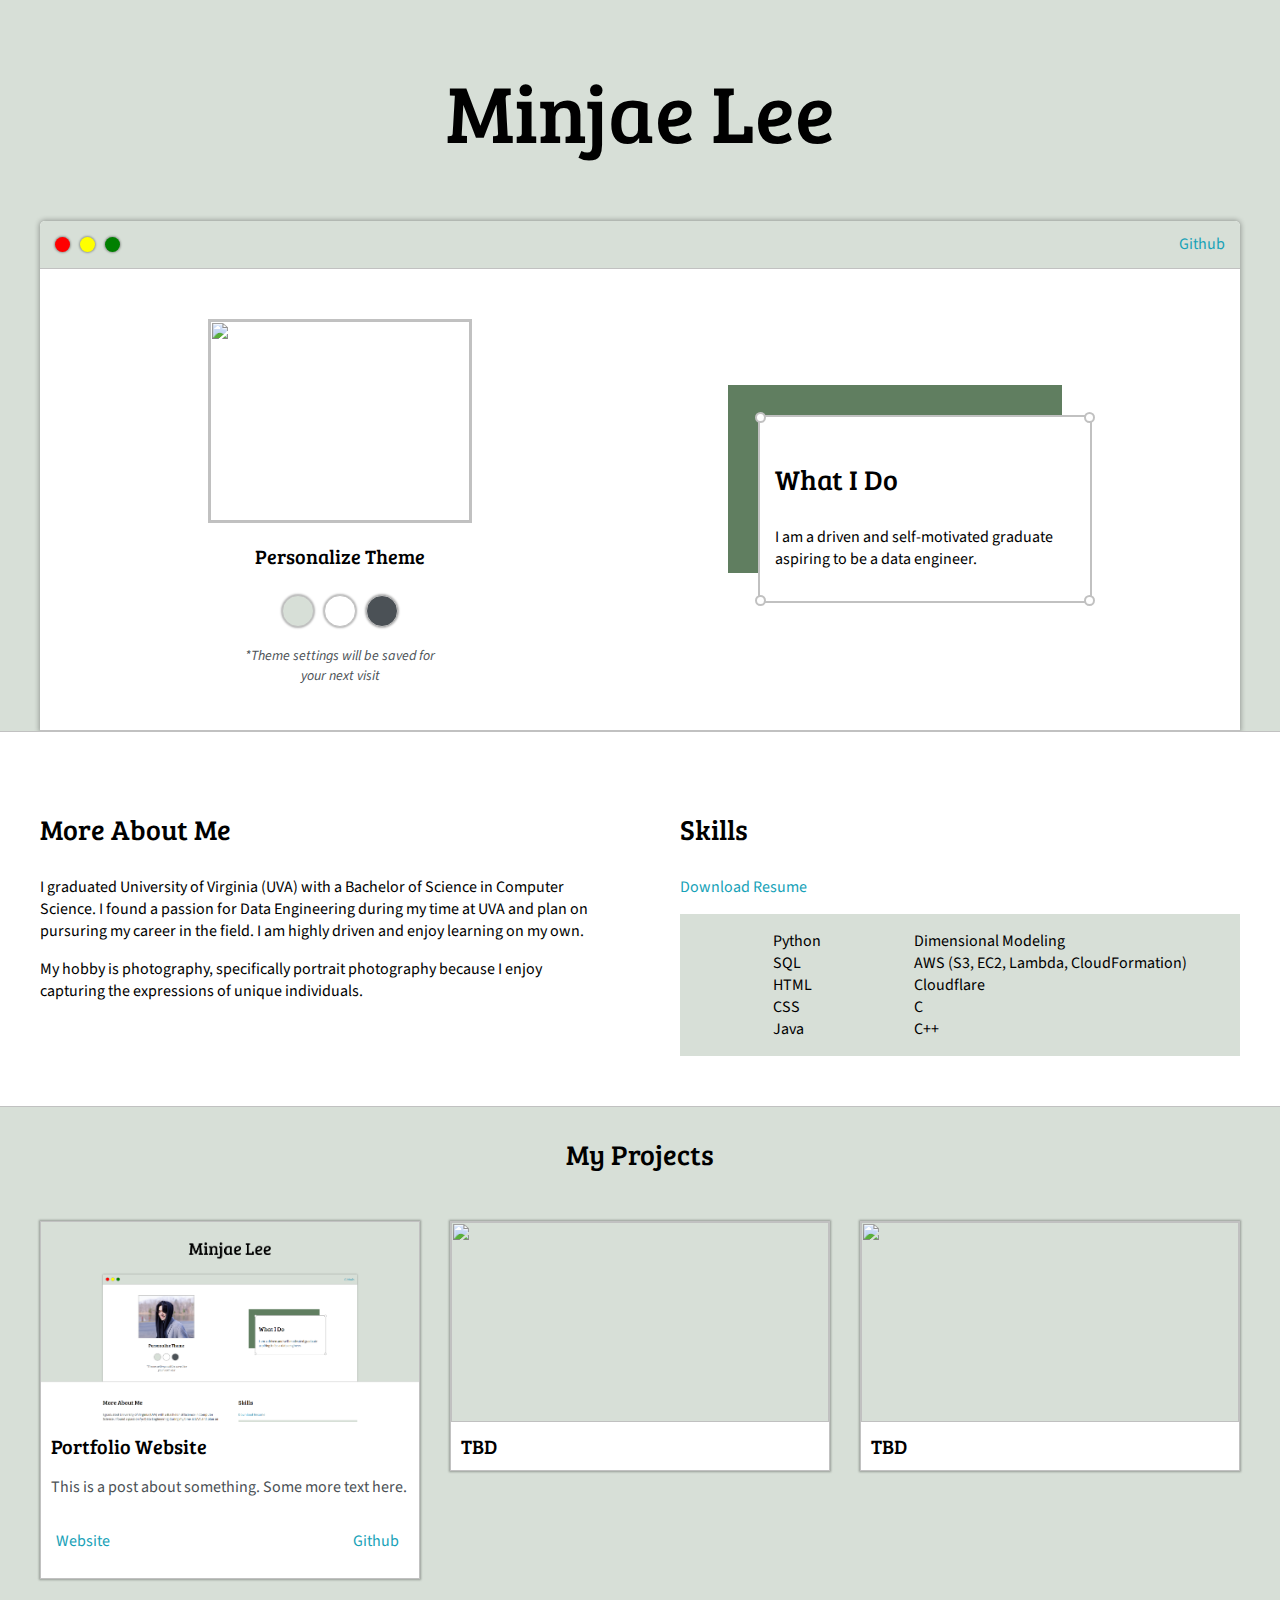
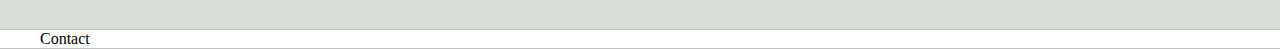
==== index.html @ bb16c274 "Finish Projects Section" ====
<!DOCTYPE html>
<html>
    <head>
        <title>Datashrub</title>

        <meta name="viewport" content="width=device-width, initial-scale=1.0, maximum-scale=1.0, minimum-scale=1.0" />

        <link href="https://fonts.googleapis.com/css2?family=Bree+Serif&display=swap" rel="stylesheet">
        <link href="https://fonts.googleapis.com/css2?family=Source+Sans+Pro&display=swap" rel="stylesheet">

        <link rel="stylesheet" type="text/css" href="default.css" />
    </head>
    <body>

        <section class="s1">
            <div class="main-container">
                <div class="greeting-wrapper">
                    <h1>Minjae Lee</h1>
                    
                </div>

                <div class="intro-wrapper">
                    <div class="nav-bar">
                        <div class="dots-wrapper">
                            <div id="dot-1" class="browser-dot"></div>
                            <div id="dot-2" class="browser-dot"></div>
                            <div id="dot-3" class="browser-dot"></div>
                        </div>
                        
                        <div id="navigation">
                            <ul>
                                <li><a href=https://github.com/ml3hu>Github</a></li>
                            </ul>
                        </div>
                    </div>
                    
                    <div class="left-column">
                        <img id="pfp" src="images/22-02 TSA Oboard Photoshoot-86.jpg">
                        <h5 style="text-align: center; line-height: 0;">Personalize Theme</h5>
                        <div id="theme-wrapper">
                            <div id="shrub-mode" class="theme-dot"></div>
                            <div id="light-mode" class="theme-dot"></div>
                            <div id="dark-mode" class="theme-dot"></div>
                        </div>

                        <p id="theme-note">*Theme settings will be saved for<br>your next visit</p>

                    </div>

                    <div class="right-column">
                        <div id="intro">
                            <div id="corner-tl" class="corner-dot"></div>
                            <div id="corner-tr" class="corner-dot"></div>
                            <h3>What I Do</h3>
                            <p>I am a driven and self-motivated graduate aspiring to be a data engineer.</p>
                            <div id="corner-bl" class="corner-dot"></div>
                            <div id="corner-br" class="corner-dot"></div>
                        </div>
                    </div>
                </div>
        </section>

        <section class="s2">
            <div class="main-container">
                <div class="about-wrapper">
                    <div class="about-me">
                        <h3>More About Me</h3>
                        <p>I graduated University of Virginia (UVA) with a Bachelor of Science in Computer Science. 
                            I found a passion for Data Engineering during my time at UVA and plan on pursuring my career in the field.
                            I am highly driven and enjoy learning on my own.</p>
                        <p> My hobby is photography, specifically portrait photography because I enjoy capturing the expressions of unique individuals.</p>

                    </div>

                    <div class="skills-wrapper">
                        <h3>Skills</h3>

                        <p><a target="_blank" href="Minjae_Lee_Resume.pdf">Download Resume</a></p>

                        <div id="skills">
                            <ul>
                                <li>Python</li>
                                <li>SQL</li>
                                <li>HTML</li>
                                <li>CSS</li>
                                <li>Java</li>
                            </ul>
                            <ul>
                                <li>Dimensional Modeling</li>
                                <li>AWS (S3, EC2, Lambda, CloudFormation)</li>
                                <li>Cloudflare</li>
                                <li>C</li>
                                <li>C++</li>
                            </ul>
                        </div>
                    </div>
            </div>
        </section>

        <section class="s1">
            <div class="main-container">
                <h3 style="text-align: center;">My Projects</h3>

                <div class="projects-wrapper">
                    <div>
                        <div class="project">
                            <img class="thumbnail" src="images/Portfolio.png">
    
                            <div class="project-description">
                                <h5 class="project-title">Portfolio Website</h5>
                                <p class="project-intro">This is a post about something. Some more text here.</p>
                                <div class="project-links">
                                    <p class="dashboard-link"><a href="https://datashrub.com">Website</a></p>
                                    <p class="github-link"><a href="https://github.com/ml3hu/Datashrub">Github</a></p>
                                </div>
                            </div>
                        </div>
                    </div>
                    

                    <div>
                        <div class="project">
                            <img class="thumbnail" src="images/22-02 TSA Oboard Photoshoot-86.jpg">
    
                            <div class="project-description">
                                <h5 class="project-title">TBD</h5>
                                <!-- <p class="project-intro">This is a post about something. Some more text here.</p> -->
                                <!-- <p><a href="https://github.com/ml3hu/Datashrub">Github</a></p> -->
                            </div>
                        </div>
                    </div>

                    <div>
                        <div class="project">
                            <img class="thumbnail" src="images/22-02 TSA Oboard Photoshoot-86.jpg">
    
                            <div class="project-description">
                                <h5 class="project-title">TBD</h5>
                                <!-- <p class="project-intro">This is a post about something. Some more text here.</p> -->
                                <!-- <p><a href="https://github.com/ml3hu/Datashrub">Github</a></p> -->
                            </div>
                        </div>
                    </div>
                </div>
            </div>
        </section>

        <section class="s2">
            <div class="main-container">
                Contact
            </div>
        </section>
        
    </body>
</html>
---- default.css ----
:root {
    --mainColor: #d7dfd7;
    --secondaryColor: #fff;
    --tertiaryColor: rgb(96, 126, 96);

    --borderColor: #c1c1c1;

    --mainText: black;
    --secondaryText: #4b5156;
}


html, body{
    padding: 0;
    margin: 0;
}

a {
    text-decoration: none;
    color: #17a2b8
}

ul {
    list-style: none;
}

h1, h2, h3, h4, h5, h6, strong {
    color: var(--mainText);
    font-family: 'Bree Serif', serif;
    font-weight: 500;
}

p, li, span, label, input, textarea {
    color: var(--mainText);
    font-family: 'Source Sans Pro', sans-serif;
}

h1 {
    font-size: 82px;
}

h2 {
    font-size: 36px;
}

h3 {
    font-size: 28px;
}

h4 {
    font-size: 24px;
}

h5 {
    font-size: 20px;
}

h6 {
    font-size: 16px;
}



.s1 {
    background-color: var(--mainColor);
    border-bottom:1px solid var(--borderColor);
    overflow: auto;
}

.s2 {
    background-color: var(--secondaryColor);
    border-bottom:1px solid var(--borderColor);
    overflow: auto;

}

.main-container {
    width: 1200px;
    margin: 0 auto;
}

.greeting-wrapper {
    display: grid;
    min-height: 10em;

    text-align: center;
    align-content: center;
}

.intro-wrapper {
    background-color: var(--secondaryColor);
    border-bottom:1px solid var(--borderColor);
    border-radius: 5px 5px 0 0;

    box-shadow: 0px 0px 5px 1px rgba(0, 0, 0, 0.3);
    -webkit-box-shadow: 0px 0px 5px 1px rgba(0,0,0,0.3);
    -moz-box-shadow: 0px 0px 5px 1px rgba(0,0,0,0.3);

    display: grid;
    grid-template-columns: 1fr 1fr;
    grid-template-rows: 3em;
    grid-template-areas:
        'nav-bar nav-bar'
        'left-column right-column'
    ;
}

.nav-bar {
    grid-area: nav-bar;
    text-align: center;
    border-bottom:1px solid var(--borderColor);
    border-radius: 5px 5px 0 0;

    display: flex;
    justify-content: space-between;
    align-items: center;
    background-color: var(--mainColor);

}

.dots-wrapper {
    display: flex;
    padding: 10px;
}

#dot-1 {
    background-color: red;
}

#dot-2 {
    background-color: yellow;
}

#dot-3 {
    background-color: green;
}

.browser-dot {
    background-color: black;
    height: 15px;
    width: 15px;
    border-radius: 50%;
    margin: 5px;

    box-shadow: 0px 0px 2px 1px rgba(0, 0, 0, 0.3);
    -webkit-box-shadow: 0px 0px 2px 1px rgba(0,0,0,0.3);
    -moz-box-shadow: 0px 0px 2px 1px rgba(0,0,0,0.3);
}

#navigation {
    margin: 0;
    padding: 10px;
}

#navigation li {
    display: inline-block;
    margin: 5px 5px;
}

.left-column {
    grid-area: left-column;
    padding-top: 50px;
    padding-bottom: 30px;
}

#pfp {
    width: 260px;
    height: 200px;
    object-fit: cover;
    object-position: right;
    border: 2px solid var(--borderColor);

    display: block;
    margin: 0 auto;
}

.theme-dot {
    height: 30px;
    width: 30px;
    border-radius: 50%;
    background-color: var(--mainColor);
    border: 1px solid var(--borderColor);

    margin: 5px;

    box-shadow: 0px 0px 2px 1px rgba(0, 0, 0, 0.3);
    -webkit-box-shadow: 0px 0px 2px 1px rgba(0,0,0,0.3);
    -moz-box-shadow: 0px 0px 2px 1px rgba(0,0,0,0.3);

    cursor: pointer;
}

.theme-dot:hover {
    border-width: 3px;    
}

#shrub-mode {
    background-color: var(--mainColor);
}

#light-mode {
    background-color: #fff;
}

#dark-mode {
    background-color: #4b5156;
}

#theme-wrapper {
    display: flex;
    justify-content: center;
    align-items: center;
    
}

#theme-note {
    font-size: 14px;
    color: var(--secondaryText);
    font-style: italic;
    text-align: center;
}

.right-column {
    grid-area: right-column;

    padding-top: 50px;
    padding-bottom: 30px;

    /* border:2px solid var(--borderColor); */

    display: grid;
    align-content: center;
    padding-right: 5%;
}

#intro {
    width: 300px;
    border: 2px solid var(--borderColor);
    padding: 15px;

    box-shadow: -30px -30px 0px 0px var(--tertiaryColor);
    -webkit-box-shadow: -30px -30px 0px 0px var(--tertiaryColor);
    -moz-box-shadow: -30px -30px 0px 0px var(--tertiaryColor);

    position: relative;

    margin: 0 auto;
    
}

.corner-dot {
    width: 7px;
    height: 7px;
    border-radius: 50%;
    border: 2px solid var(--borderColor);
    position: absolute;
    background-color: var(--secondaryColor);
}

#corner-tl {
    top: -5px;
    left: -5px;
}

#corner-tr {
    top: -5px;
    right: -5px;
}

#corner-bl {
    bottom: -5px;
    left: -5px;
}

#corner-br {
    bottom: -5px;
    right: -5px;
}

.about-wrapper {
    display: grid;
    grid-template-columns: repeat(auto-fit, minmax(360px, 1fr));
    padding-top: 50px;
    padding-bottom: 50px;
    gap: 80px;
}

#skills {
    display: flex;
    justify-content: space-evenly;
    background-color: var(--mainColor);
}

.projects-wrapper {
    display: grid;
    grid-template-columns: repeat(auto-fit, minmax(360px, 1fr));
    padding-top: 20px;
    padding-bottom: 50px;
    gap:30px;
    justify-content: center;
}

.project {
    border: 1px solid var(--borderColor);

    box-shadow: 0px 0px 2px 1px rgba(0, 0, 0, 0.3);
    -webkit-box-shadow: 0px 0px 2px 1px rgba(0,0,0,0.3);
    -moz-box-shadow: 0px 0px 2px 1px rgba(0,0,0,0.3);
}

.thumbnail {
    display: block;
    width: 100%;
    height: 200px;
    object-fit: cover;
}

.project-description {
    background-color: var(--secondaryColor);
    padding: 10px;
}

.project-title {
    color:black;
    margin: 0;
}

.project-intro {
    color: #4b5156;
}

.project-links {
    display: grid;
    grid-template-columns:1fr 1fr;
}

.dashboard-link {
    text-align: left;
    padding-left: 5px;
}

.github-link {
    text-align: right;
    padding-right: 10px;
}


@media screen and (max-width: 1200px) {
    .main-container {
        width: 95%;
    }
}


@media screen and (max-width: 800px) {
    .intro-wrapper {

        grid-template-columns: 1fr;
        grid-template-rows: 3em;
        grid-template-areas:
            'nav-bar'
            'left-column'
            'right-column'
        ;
    }

    .right-column {
        padding-left: 5%;
        padding-right: 0%;
    }
}
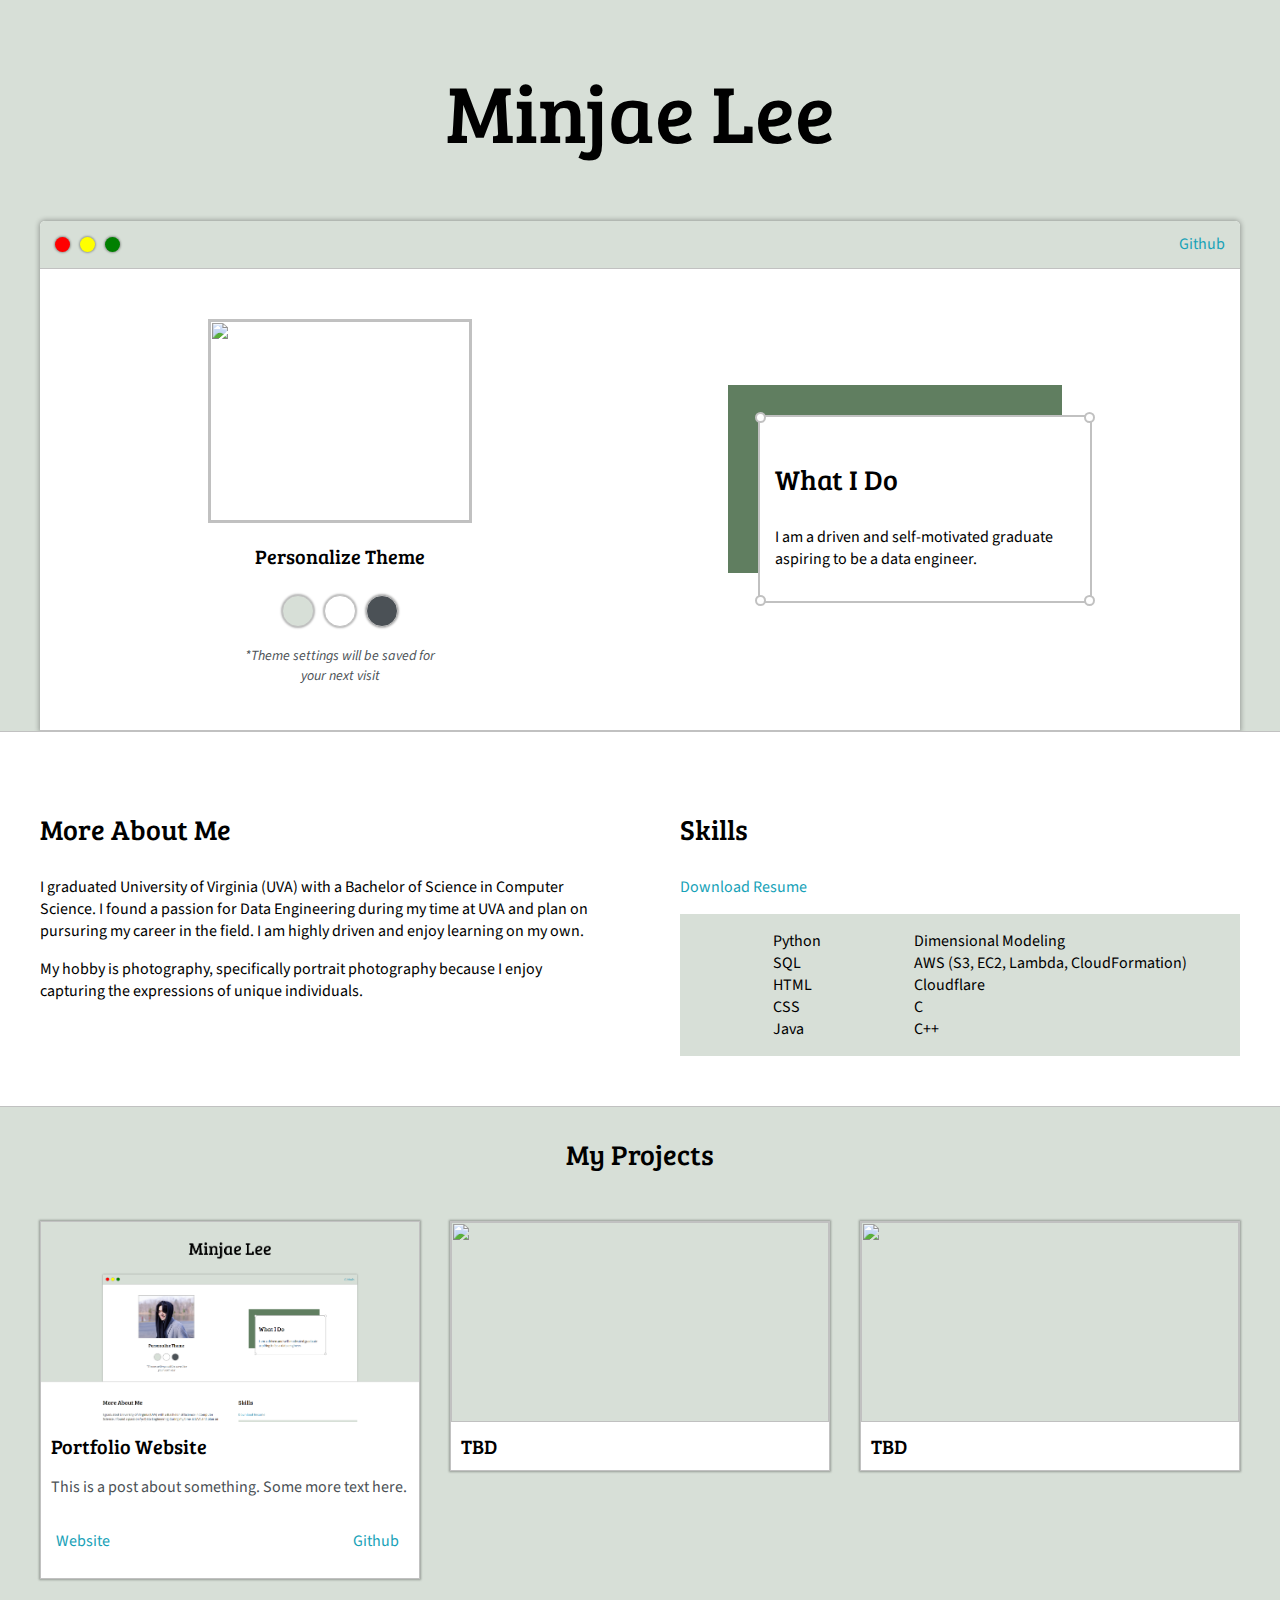
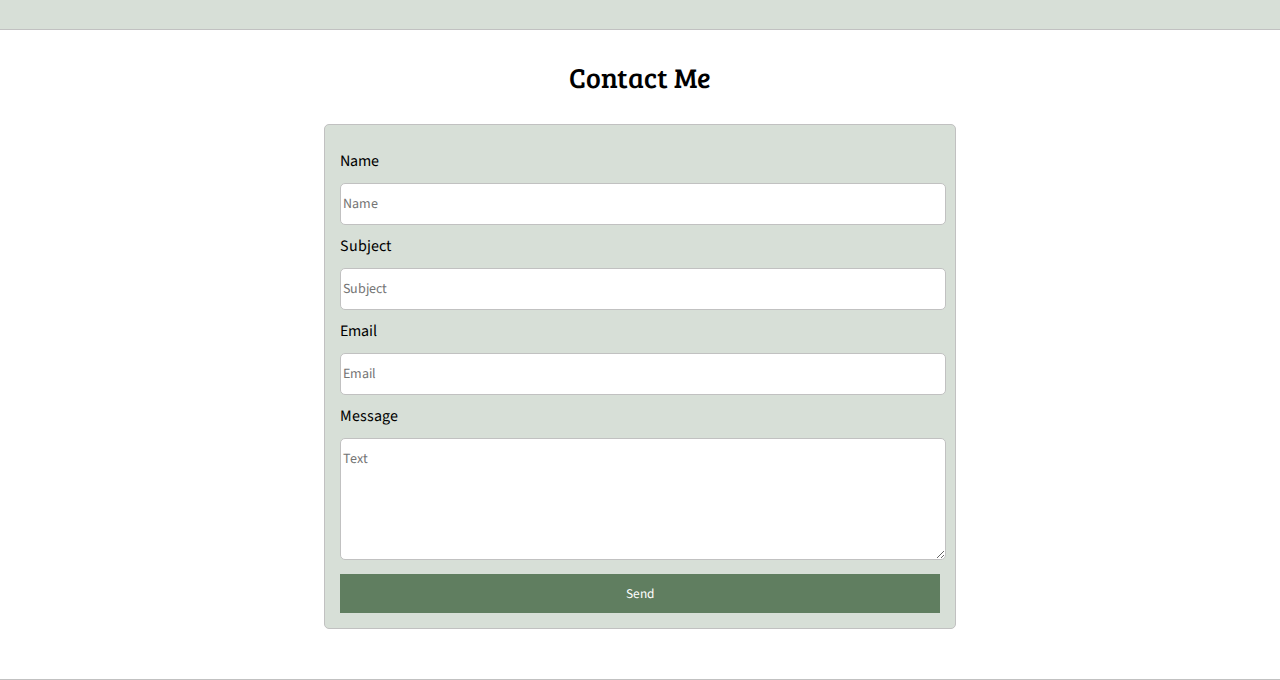
==== commit 98f65ba8: "Add Contact Form(Non-Functional)" ====
--- a/index.html
+++ b/index.html
@@ -147,7 +147,23 @@
 
         <section class="s2">
             <div class="main-container">
-                Contact
+                <h3 style="text-align: center;">Contact Me</h3>
+
+                <form id="contact-form">
+                    <label>Name</label>
+                    <input class="input-field" type="text" name="name" placeholder="Name">
+
+                    <label>Subject</label>
+                    <input class="input-field" type="text" name="name" placeholder="Subject">
+
+                    <label>Email</label>
+                    <input class="input-field" type="text" name="name" placeholder="Email">
+
+                    <label>Message</label>
+                    <textarea class="input-field" type="text" name="name" placeholder="Text"></textarea>
+
+                    <input id="submit-button" type="submit" value="Send">
+                </form>
             </div>
         </section>
         
--- a/default.css
+++ b/default.css
@@ -344,6 +344,46 @@
     padding-right: 10px;
 }
 
+#contact-form {
+    display: block;
+    max-width: 600px;
+    margin: 0 auto;
+    border: 1px solid var(--borderColor);
+    padding: 15px;
+    border-radius: 5px;
+    background-color: var(--mainColor);
+    margin-bottom:50px;
+}
+
+#contact-form label {
+    line-height: 2.7em;
+}
+
+#contact-form textarea {
+    min-height: 100px;
+    font-size: 14px;
+}
+
+.input-field {
+    width: 100%;
+    padding-top: 10px;
+    padding-bottom: 10px;
+    background-color: var(--secondaryColor);
+    border-radius: 5px;
+    border: 1px solid var(--borderColor);
+    font-size: 14px;
+}
+
+
+#submit-button {
+    margin-top: 10px;
+    width: 100%;
+    padding-top: 10px;
+    padding-bottom: 10px;
+    color: #fff;
+    background-color: var(--tertiaryColor);
+    border: none;
+}
 
 @media screen and (max-width: 1200px) {
     .main-container {
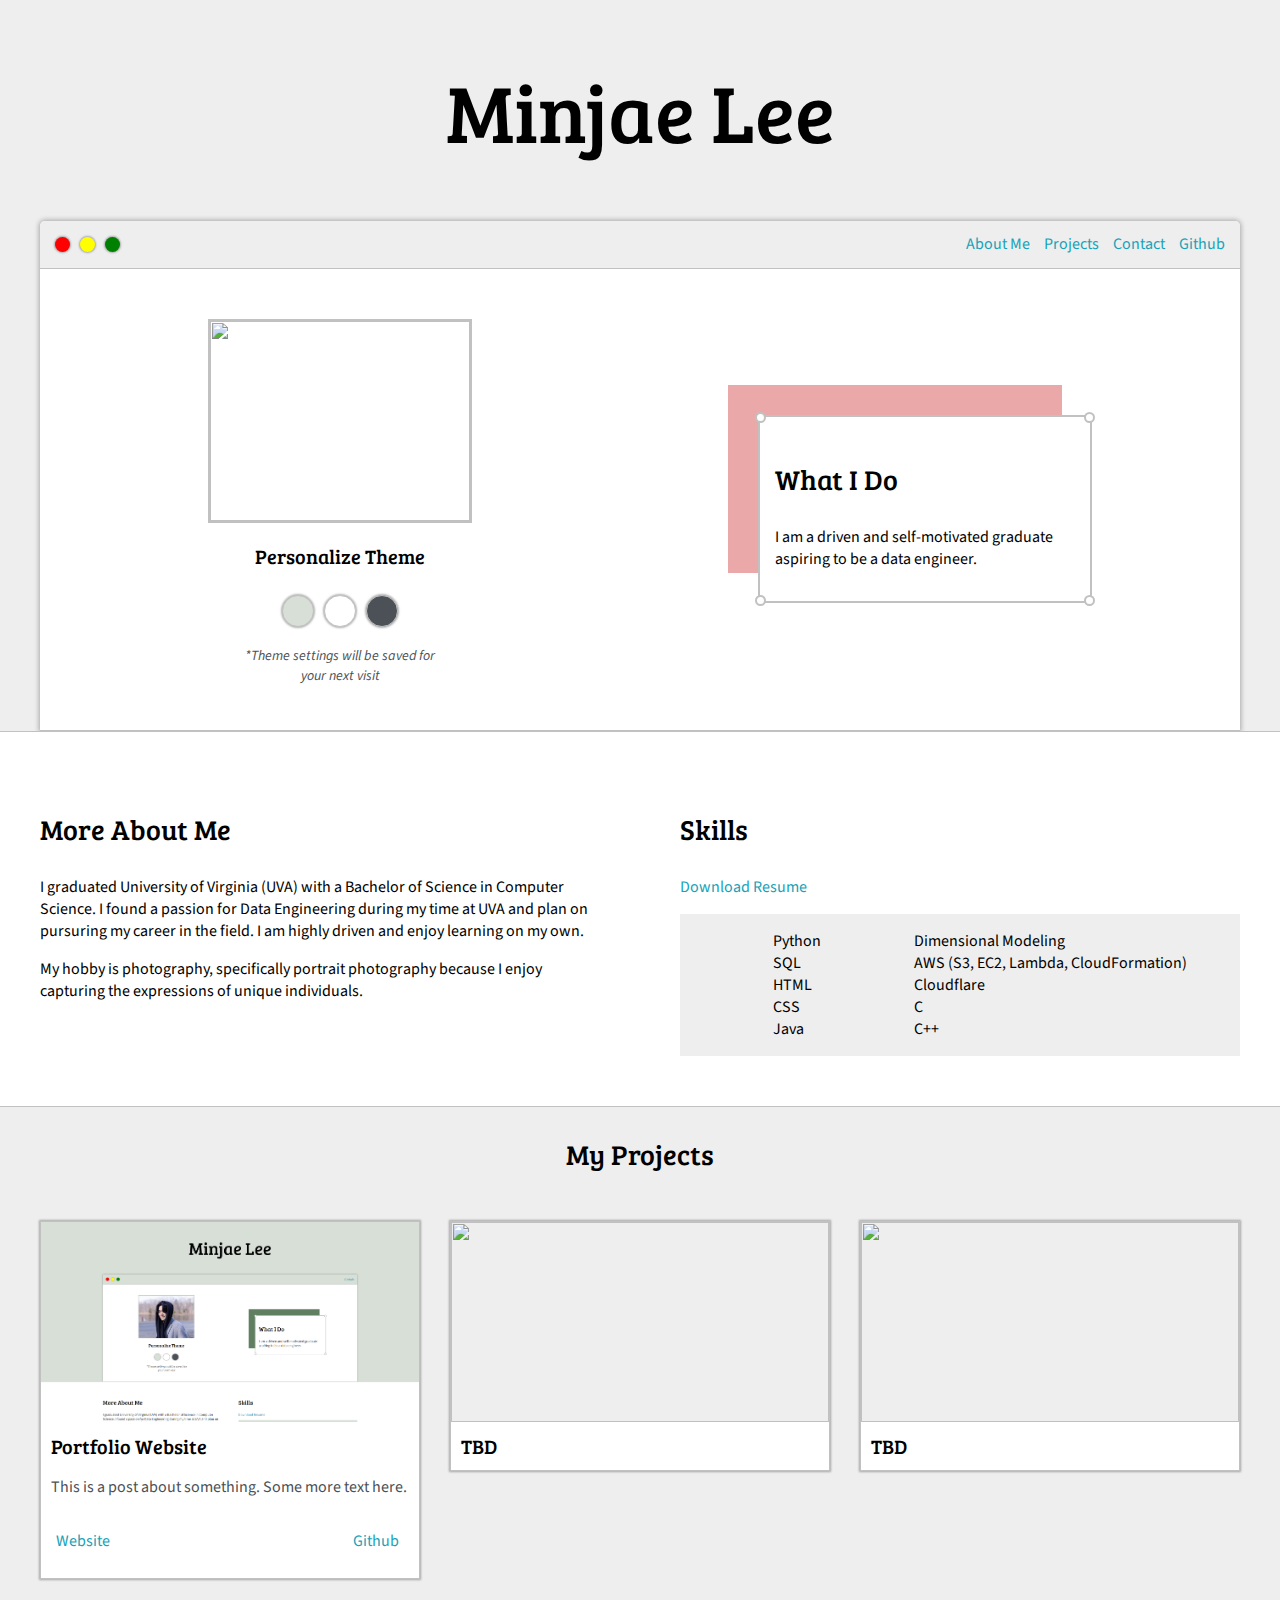
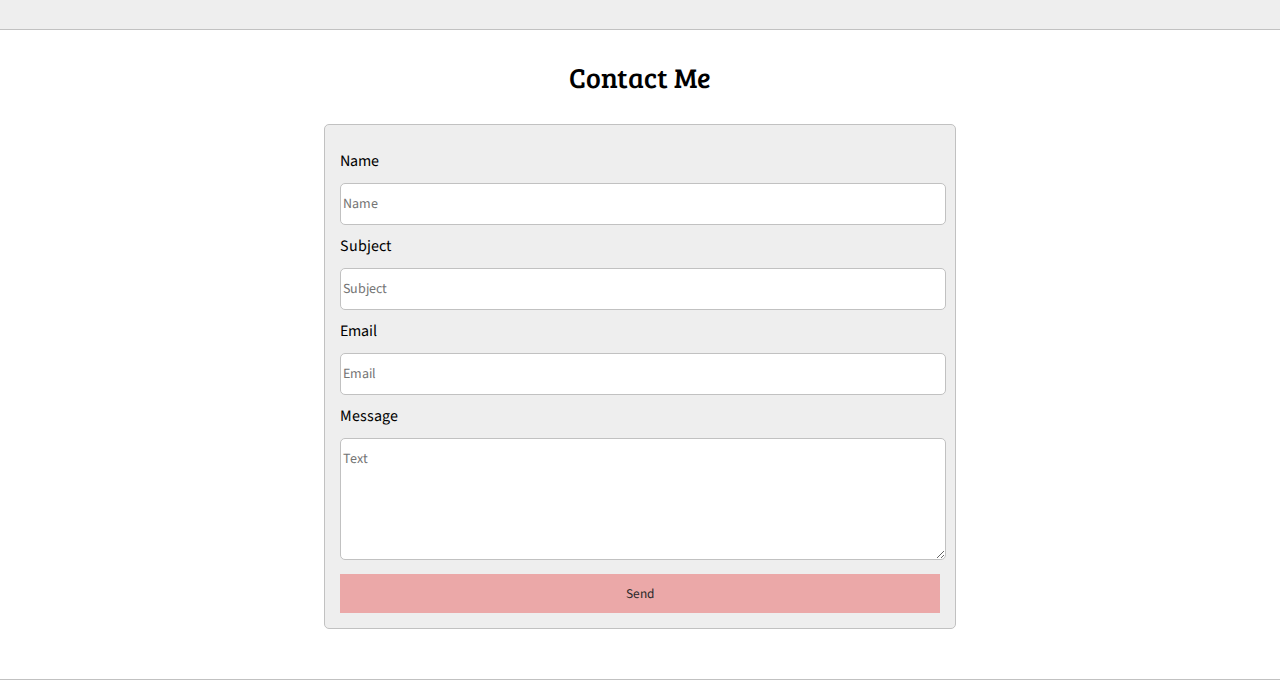
==== commit 25dea360: "add light theme (non-functional)" ====
--- a/index.html
+++ b/index.html
@@ -9,6 +9,7 @@
         <link href="https://fonts.googleapis.com/css2?family=Source+Sans+Pro&display=swap" rel="stylesheet">
 
         <link rel="stylesheet" type="text/css" href="default.css" />
+        <link id="theme-style" rel="stylesheet" type="text/css" href="light.css" />
     </head>
     <body>
 
@@ -29,7 +30,10 @@
                         
                         <div id="navigation">
                             <ul>
-                                <li><a href=https://github.com/ml3hu>Github</a></li>
+                                <li><a href="#about-section">About Me</a></li>
+                                <li><a href="#project-section">Projects</a></li>
+                                <li><a href="#contact-section">Contact</a></li>
+                                <li><a href="https://github.com/ml3hu">Github</a></li>
                             </ul>
                         </div>
                     </div>
@@ -60,7 +64,7 @@
                 </div>
         </section>
 
-        <section class="s2">
+        <section id="about-section" class="s2">
             <div class="main-container">
                 <div class="about-wrapper">
                     <div class="about-me">
@@ -97,7 +101,7 @@
             </div>
         </section>
 
-        <section class="s1">
+        <section id="project-section" class="s1">
             <div class="main-container">
                 <h3 style="text-align: center;">My Projects</h3>
 
@@ -145,7 +149,7 @@
             </div>
         </section>
 
-        <section class="s2">
+        <section id="contact-section" class="s2">
             <div class="main-container">
                 <h3 style="text-align: center;">Contact Me</h3>
 
--- a/default.css
+++ b/default.css
@@ -7,6 +7,8 @@
 
     --mainText: black;
     --secondaryText: #4b5156;
+
+    --buttonText: #fff;
 }
 
 
@@ -195,7 +197,7 @@
 }
 
 #shrub-mode {
-    background-color: var(--mainColor);
+    background-color: #d7dfd7;
 }
 
 #light-mode {
@@ -380,9 +382,10 @@
     width: 100%;
     padding-top: 10px;
     padding-bottom: 10px;
-    color: #fff;
+    color: var(--buttonText);
     background-color: var(--tertiaryColor);
     border: none;
+    
 }
 
 @media screen and (max-width: 1200px) {
--- a/light.css
+++ b/light.css
@@ -0,0 +1,12 @@
+:root {
+    --mainColor: #eeeeee;
+    --secondaryColor: #fff;
+    --tertiaryColor: #eba8a8;
+
+    --borderColor: #c1c1c1;
+
+    --mainText: black;
+    --secondaryText: #4b5156;
+
+    --buttonText: rgb(41, 41, 41);
+}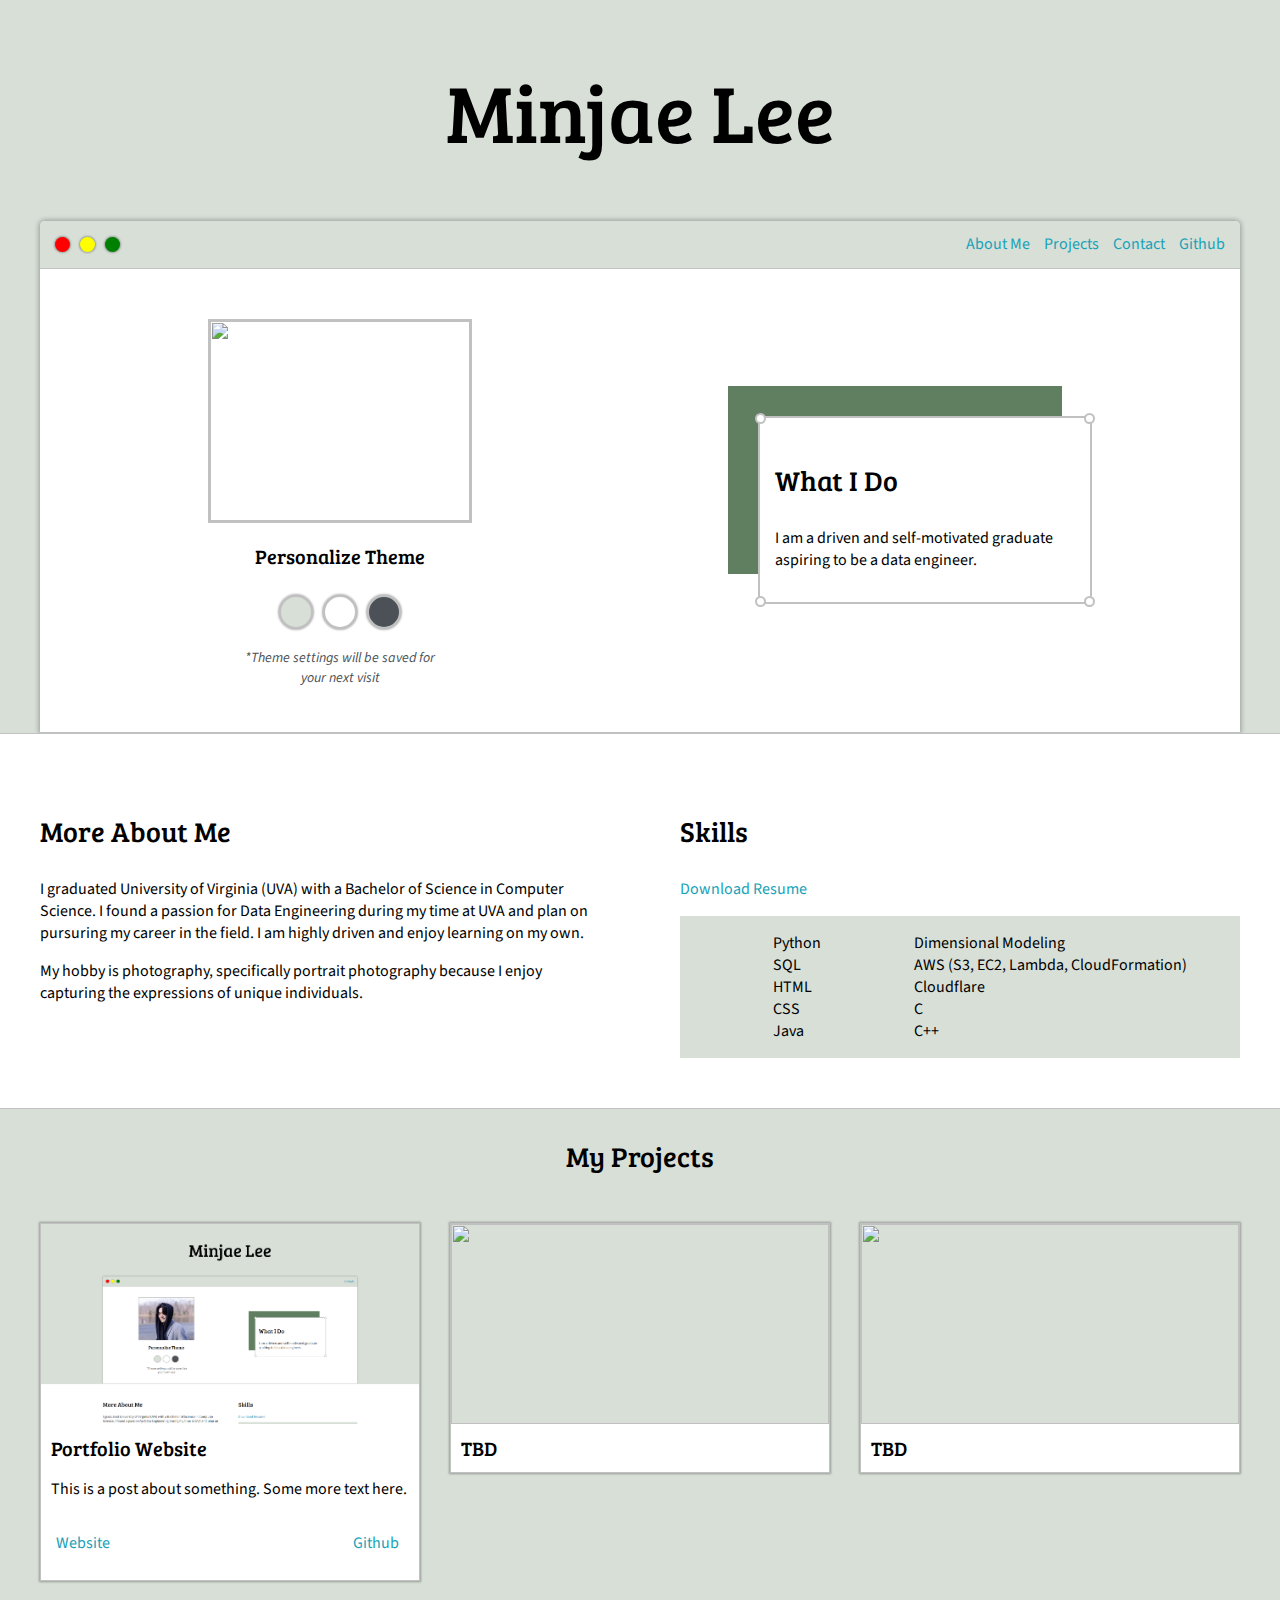
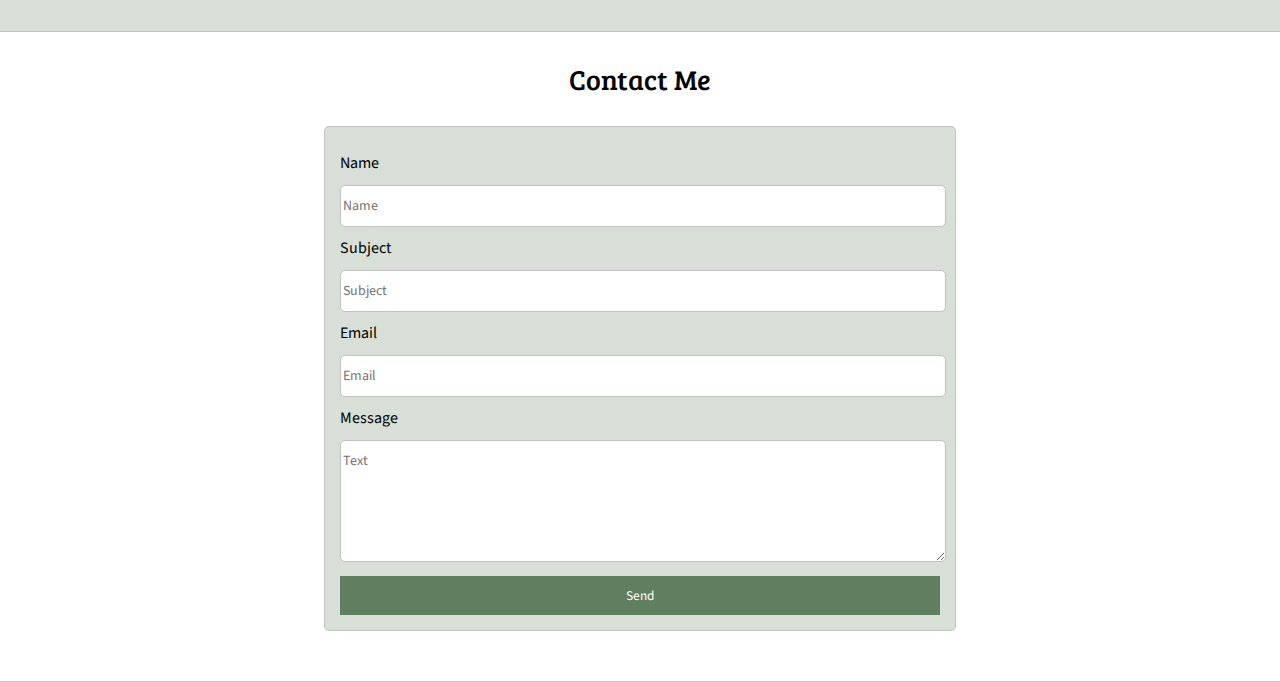
==== commit c3c10c26: "Theme Setting Function" ====
--- a/index.html
+++ b/index.html
@@ -8,8 +8,8 @@
         <link href="https://fonts.googleapis.com/css2?family=Bree+Serif&display=swap" rel="stylesheet">
         <link href="https://fonts.googleapis.com/css2?family=Source+Sans+Pro&display=swap" rel="stylesheet">
 
-        <link rel="stylesheet" type="text/css" href="default.css" />
-        <link id="theme-style" rel="stylesheet" type="text/css" href="light.css" />
+        <link rel="stylesheet" type="text/css" href="css/default.css" />
+        <link id="theme-style" rel="stylesheet" type="text/css" href="" />
     </head>
     <body>
 
@@ -42,9 +42,9 @@
                         <img id="pfp" src="images/22-02 TSA Oboard Photoshoot-86.jpg">
                         <h5 style="text-align: center; line-height: 0;">Personalize Theme</h5>
                         <div id="theme-wrapper">
-                            <div id="shrub-mode" class="theme-dot"></div>
-                            <div id="light-mode" class="theme-dot"></div>
-                            <div id="dark-mode" class="theme-dot"></div>
+                            <div data-mode="shrub" id="shrub-mode" class="theme-dot"></div>
+                            <div data-mode="light" id="light-mode" class="theme-dot"></div>
+                            <div data-mode="dark" id="dark-mode" class="theme-dot"></div>
                         </div>
 
                         <p id="theme-note">*Theme settings will be saved for<br>your next visit</p>
@@ -170,6 +170,8 @@
                 </form>
             </div>
         </section>
+
+        <script type="text/javascript" src="themeScript.js"></script>
         
     </body>
 </html>--- a/css/default.css
+++ b/css/default.css
@@ -0,0 +1,419 @@
+:root {
+    --mainColor: #d7dfd7;
+    --secondaryColor: #fff;
+    --tertiaryColor: rgb(96, 126, 96);
+
+    --borderColor: #c1c1c1;
+
+    --mainText: black;
+    --secondaryText: #4b5156;
+
+    --introBorderColor: #c1c1c1;
+
+    --buttonShadow: rgba(0, 0, 0, 0.3);
+    --buttonBorderColor: #c1c1c1;
+    --buttonText: #fff;
+
+    --linkColor: #17a2b8;
+}
+
+
+html, body {
+    padding: 0;
+    margin: 0;
+}
+
+body * {
+    transition: 0.4s;
+}
+
+a {
+    text-decoration: none;
+    color: var(--linkColor);
+}
+
+ul {
+    list-style: none;
+}
+
+h1, h2, h3, h4, h5, h6, strong {
+    color: var(--mainText);
+    font-family: 'Bree Serif', serif;
+    font-weight: 500;
+}
+
+p, li, span, label, input, textarea {
+    color: var(--mainText);
+    font-family: 'Source Sans Pro', sans-serif;
+}
+
+h1 {
+    font-size: 82px;
+}
+
+h2 {
+    font-size: 36px;
+}
+
+h3 {
+    font-size: 28px;
+}
+
+h4 {
+    font-size: 24px;
+}
+
+h5 {
+    font-size: 20px;
+}
+
+h6 {
+    font-size: 16px;
+}
+
+
+
+.s1 {
+    background-color: var(--mainColor);
+    border-bottom:1px solid var(--borderColor);
+    overflow: auto;
+}
+
+.s2 {
+    background-color: var(--secondaryColor);
+    border-bottom:1px solid var(--borderColor);
+    overflow: auto;
+
+}
+
+.main-container {
+    width: 1200px;
+    margin: 0 auto;
+}
+
+.greeting-wrapper {
+    display: grid;
+    min-height: 10em;
+
+    text-align: center;
+    align-content: center;
+}
+
+.intro-wrapper {
+    background-color: var(--secondaryColor);
+    border-bottom:1px solid var(--borderColor);
+    border-radius: 5px 5px 0 0;
+
+    box-shadow: 0px 0px 5px 1px rgba(0, 0, 0, 0.3);
+    -webkit-box-shadow: 0px 0px 5px 1px rgba(0, 0, 0, 0.3);
+    -moz-box-shadow: 0px 0px 5px 1px rgba(0, 0, 0, 0.3);
+
+    display: grid;
+    grid-template-columns: 1fr 1fr;
+    grid-template-rows: 3em;
+    grid-template-areas:
+        'nav-bar nav-bar'
+        'left-column right-column'
+    ;
+}
+
+.nav-bar {
+    grid-area: nav-bar;
+    text-align: center;
+    border-bottom:1px solid var(--borderColor);
+    border-radius: 5px 5px 0 0;
+
+    display: flex;
+    justify-content: space-between;
+    align-items: center;
+    background-color: var(--mainColor);
+
+}
+
+.dots-wrapper {
+    display: flex;
+    padding: 10px;
+}
+
+#dot-1 {
+    background-color: red;
+}
+
+#dot-2 {
+    background-color: yellow;
+}
+
+#dot-3 {
+    background-color: green;
+}
+
+.browser-dot {
+    background-color: black;
+    height: 15px;
+    width: 15px;
+    border-radius: 50%;
+    margin: 5px;
+
+    box-shadow: 0px 0px 2px 1px rgba(0, 0, 0, 0.3);
+    -webkit-box-shadow: 0px 0px 2px 1px rgba(0,0,0,0.3);
+    -moz-box-shadow: 0px 0px 2px 1px rgba(0,0,0,0.3);
+}
+
+#navigation {
+    margin: 0;
+    padding: 10px;
+}
+
+#navigation li {
+    display: inline-block;
+    margin: 5px 5px;
+}
+
+.left-column {
+    grid-area: left-column;
+    padding-top: 50px;
+    padding-bottom: 30px;
+}
+
+#pfp {
+    width: 260px;
+    height: 200px;
+    object-fit: cover;
+    object-position: right;
+    border: 2px solid var(--borderColor);
+
+    display: block;
+    margin: 0 auto;
+}
+
+.theme-dot {
+    height: 30px;
+    width: 30px;
+    border-radius: 50%;
+    background-color: var(--mainColor);
+    border: 2px solid var(--buttonBorderColor);
+
+    margin: 5px;
+
+    box-shadow: 0px 0px 2px 1px var(--buttonShadow);
+    -webkit-box-shadow: 0px 0px 2px 1px var(--buttonShadow);
+    -moz-box-shadow: 0px 0px 2px 1px var(--buttonShadow);
+
+    cursor: pointer;
+}
+
+.theme-dot:hover {
+    border-width: 3px;    
+}
+
+#shrub-mode {
+    background-color: #d7dfd7;
+}
+
+#light-mode {
+    background-color: #fff;
+}
+
+#dark-mode {
+    background-color: #4b5156;
+}
+
+#theme-wrapper {
+    display: flex;
+    justify-content: center;
+    align-items: center;
+    
+}
+
+#theme-note {
+    font-size: 14px;
+    color: var(--secondaryText);
+    font-style: italic;
+    text-align: center;
+}
+
+.right-column {
+    grid-area: right-column;
+
+    padding-top: 50px;
+    padding-bottom: 30px;
+
+    /* border:2px solid var(--borderColor); */
+
+    display: grid;
+    align-content: center;
+    padding-right: 5%;
+}
+
+#intro {
+    width: 300px;
+    border: 2px solid var(--introBorderColor);
+    padding: 15px;
+
+    box-shadow: -30px -30px 0px 0px var(--tertiaryColor);
+    -webkit-box-shadow: -30px -30px 0px 0px var(--tertiaryColor);
+    -moz-box-shadow: -30px -30px 0px 0px var(--tertiaryColor);
+
+    position: relative;
+
+    margin: 0 auto;
+    
+}
+
+.corner-dot {
+    width: 7px;
+    height: 7px;
+    border-radius: 50%;
+    border: 2px solid var(--introBorderColor);
+    position: absolute;
+    background-color: var(--secondaryColor);
+}
+
+#corner-tl {
+    top: -5px;
+    left: -5px;
+}
+
+#corner-tr {
+    top: -5px;
+    right: -5px;
+}
+
+#corner-bl {
+    bottom: -5px;
+    left: -5px;
+}
+
+#corner-br {
+    bottom: -5px;
+    right: -5px;
+}
+
+.about-wrapper {
+    display: grid;
+    grid-template-columns: repeat(auto-fit, minmax(360px, 1fr));
+    padding-top: 50px;
+    padding-bottom: 50px;
+    gap: 80px;
+}
+
+#skills {
+    display: flex;
+    justify-content: space-evenly;
+    background-color: var(--mainColor);
+}
+
+.projects-wrapper {
+    display: grid;
+    grid-template-columns: repeat(auto-fit, minmax(360px, 1fr));
+    padding-top: 20px;
+    padding-bottom: 50px;
+    gap:30px;
+    justify-content: center;
+}
+
+.project {
+    border: 1px solid var(--borderColor);
+
+    box-shadow: 0px 0px 2px 1px rgba(0, 0, 0, 0.3);
+    -webkit-box-shadow: 0px 0px 2px 1px rgba(0,0,0,0.3);
+    -moz-box-shadow: 0px 0px 2px 1px rgba(0,0,0,0.3);
+}
+
+.thumbnail {
+    display: block;
+    width: 100%;
+    height: 200px;
+    object-fit: cover;
+}
+
+.project-description {
+    background-color: var(--secondaryColor);
+    padding: 10px;
+}
+
+.project-title {
+    margin: 0;
+}
+
+.project-links {
+    display: grid;
+    grid-template-columns:1fr 1fr;
+}
+
+.dashboard-link {
+    text-align: left;
+    padding-left: 5px;
+}
+
+.github-link {
+    text-align: right;
+    padding-right: 10px;
+}
+
+#contact-form {
+    display: block;
+    max-width: 600px;
+    margin: 0 auto;
+    border: 1px solid var(--borderColor);
+    padding: 15px;
+    border-radius: 5px;
+    background-color: var(--mainColor);
+    margin-bottom:50px;
+}
+
+#contact-form label {
+    line-height: 2.7em;
+}
+
+#contact-form textarea {
+    min-height: 100px;
+    font-size: 14px;
+}
+
+.input-field {
+    width: 100%;
+    padding-top: 10px;
+    padding-bottom: 10px;
+    background-color: var(--secondaryColor);
+    border-radius: 5px;
+    border: 1px solid var(--borderColor);
+    font-size: 14px;
+}
+
+
+#submit-button {
+    margin-top: 10px;
+    width: 100%;
+    padding-top: 10px;
+    padding-bottom: 10px;
+    color: var(--buttonText);
+    background-color: var(--tertiaryColor);
+    border: none;
+    
+}
+
+@media screen and (max-width: 1200px) {
+    .main-container {
+        width: 95%;
+    }
+}
+
+
+@media screen and (max-width: 800px) {
+    .intro-wrapper {
+
+        grid-template-columns: 1fr;
+        grid-template-rows: 3em;
+        grid-template-areas:
+            'nav-bar'
+            'left-column'
+            'right-column'
+        ;
+    }
+
+    .right-column {
+        padding-left: 5%;
+        padding-right: 0%;
+    }
+}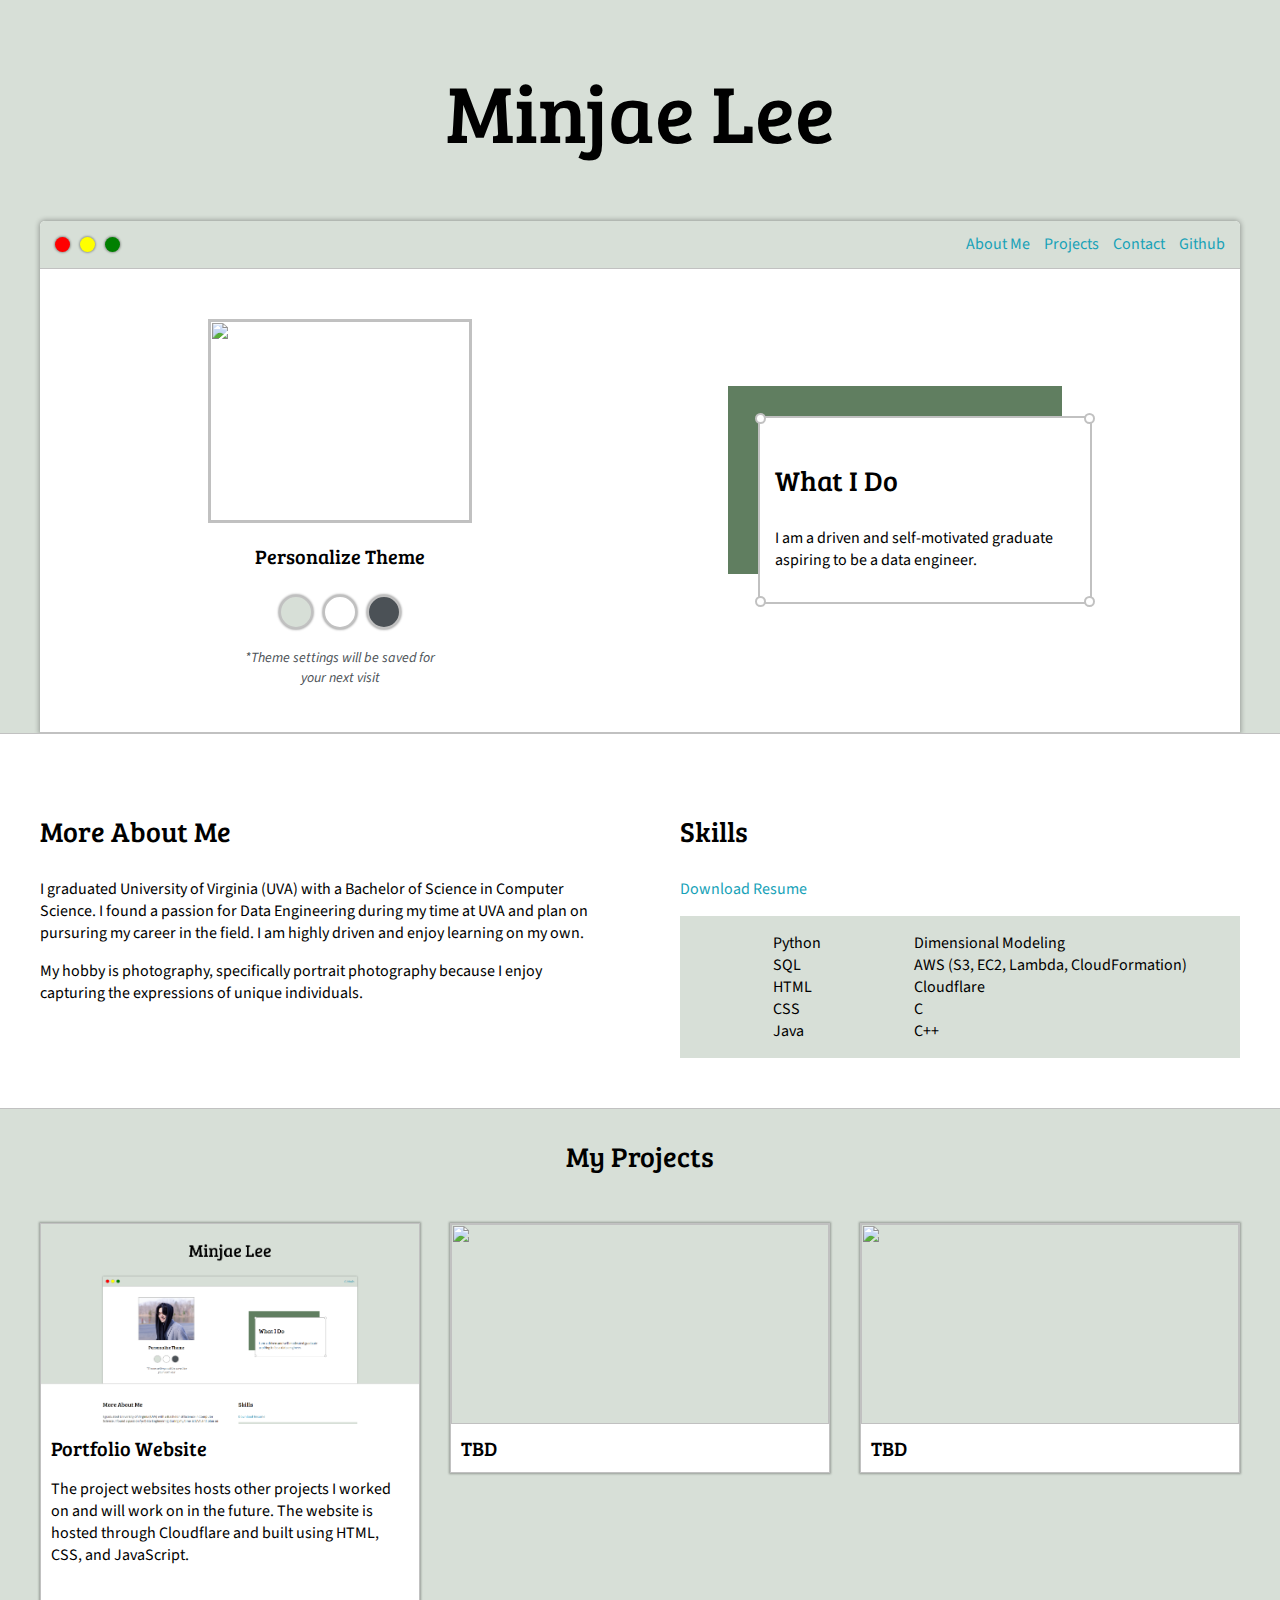
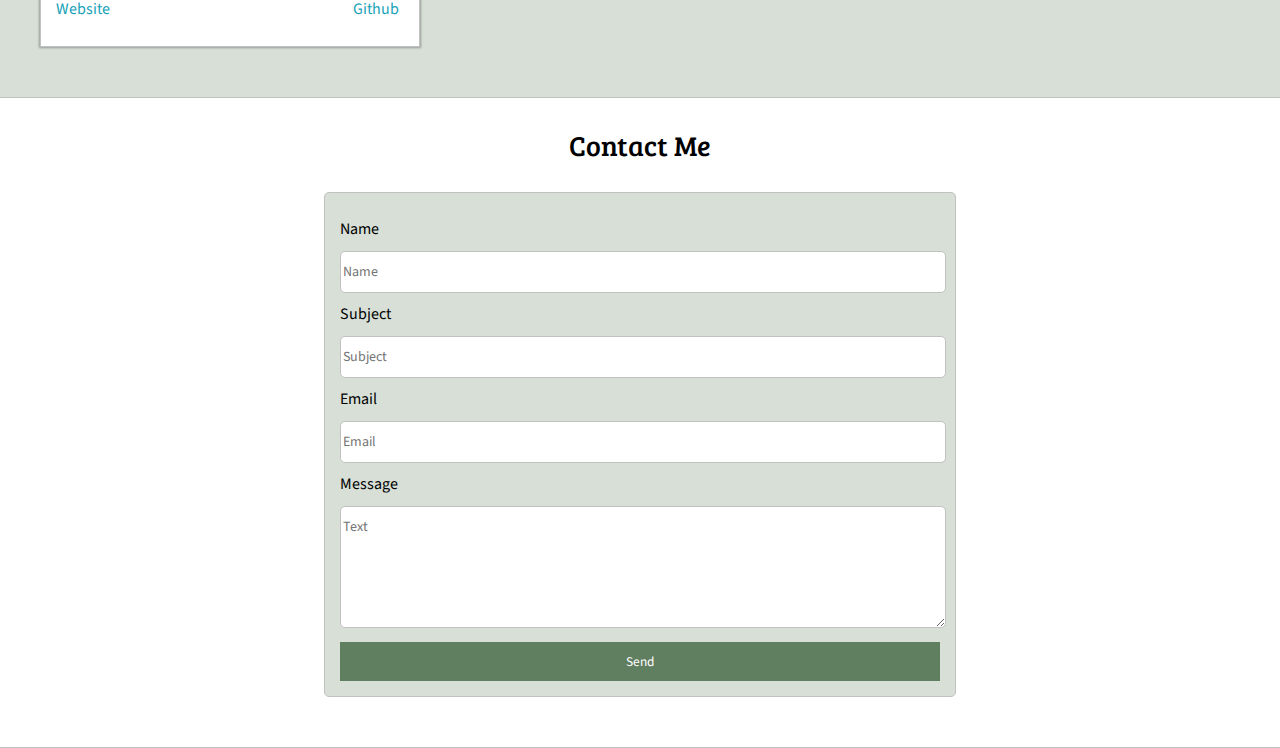
==== commit a63bd16d: "Image Zoom + Project Image hyperlink" ====
--- a/index.html
+++ b/index.html
@@ -108,11 +108,12 @@
                 <div class="projects-wrapper">
                     <div>
                         <div class="project">
-                            <img class="thumbnail" src="images/Portfolio.png">
+                            <a href="https://datashrub.com"><img class="thumbnail" src="images/Portfolio.png"></a>
     
                             <div class="project-description">
                                 <h5 class="project-title">Portfolio Website</h5>
-                                <p class="project-intro">This is a post about something. Some more text here.</p>
+                                <p class="project-intro">The project websites hosts other projects I worked on and will work on in the future. 
+                                    The website is hosted through Cloudflare and built using HTML, CSS, and JavaScript.</p>
                                 <div class="project-links">
                                     <p class="dashboard-link"><a href="https://datashrub.com">Website</a></p>
                                     <p class="github-link"><a href="https://github.com/ml3hu/Datashrub">Github</a></p>
--- a/css/default.css
+++ b/css/default.css
@@ -45,6 +45,14 @@
 p, li, span, label, input, textarea {
     color: var(--mainText);
     font-family: 'Source Sans Pro', sans-serif;
+}
+
+img {
+    transition: .5s;
+}
+
+img:hover {
+    transform:scale(2);
 }
 
 h1 {
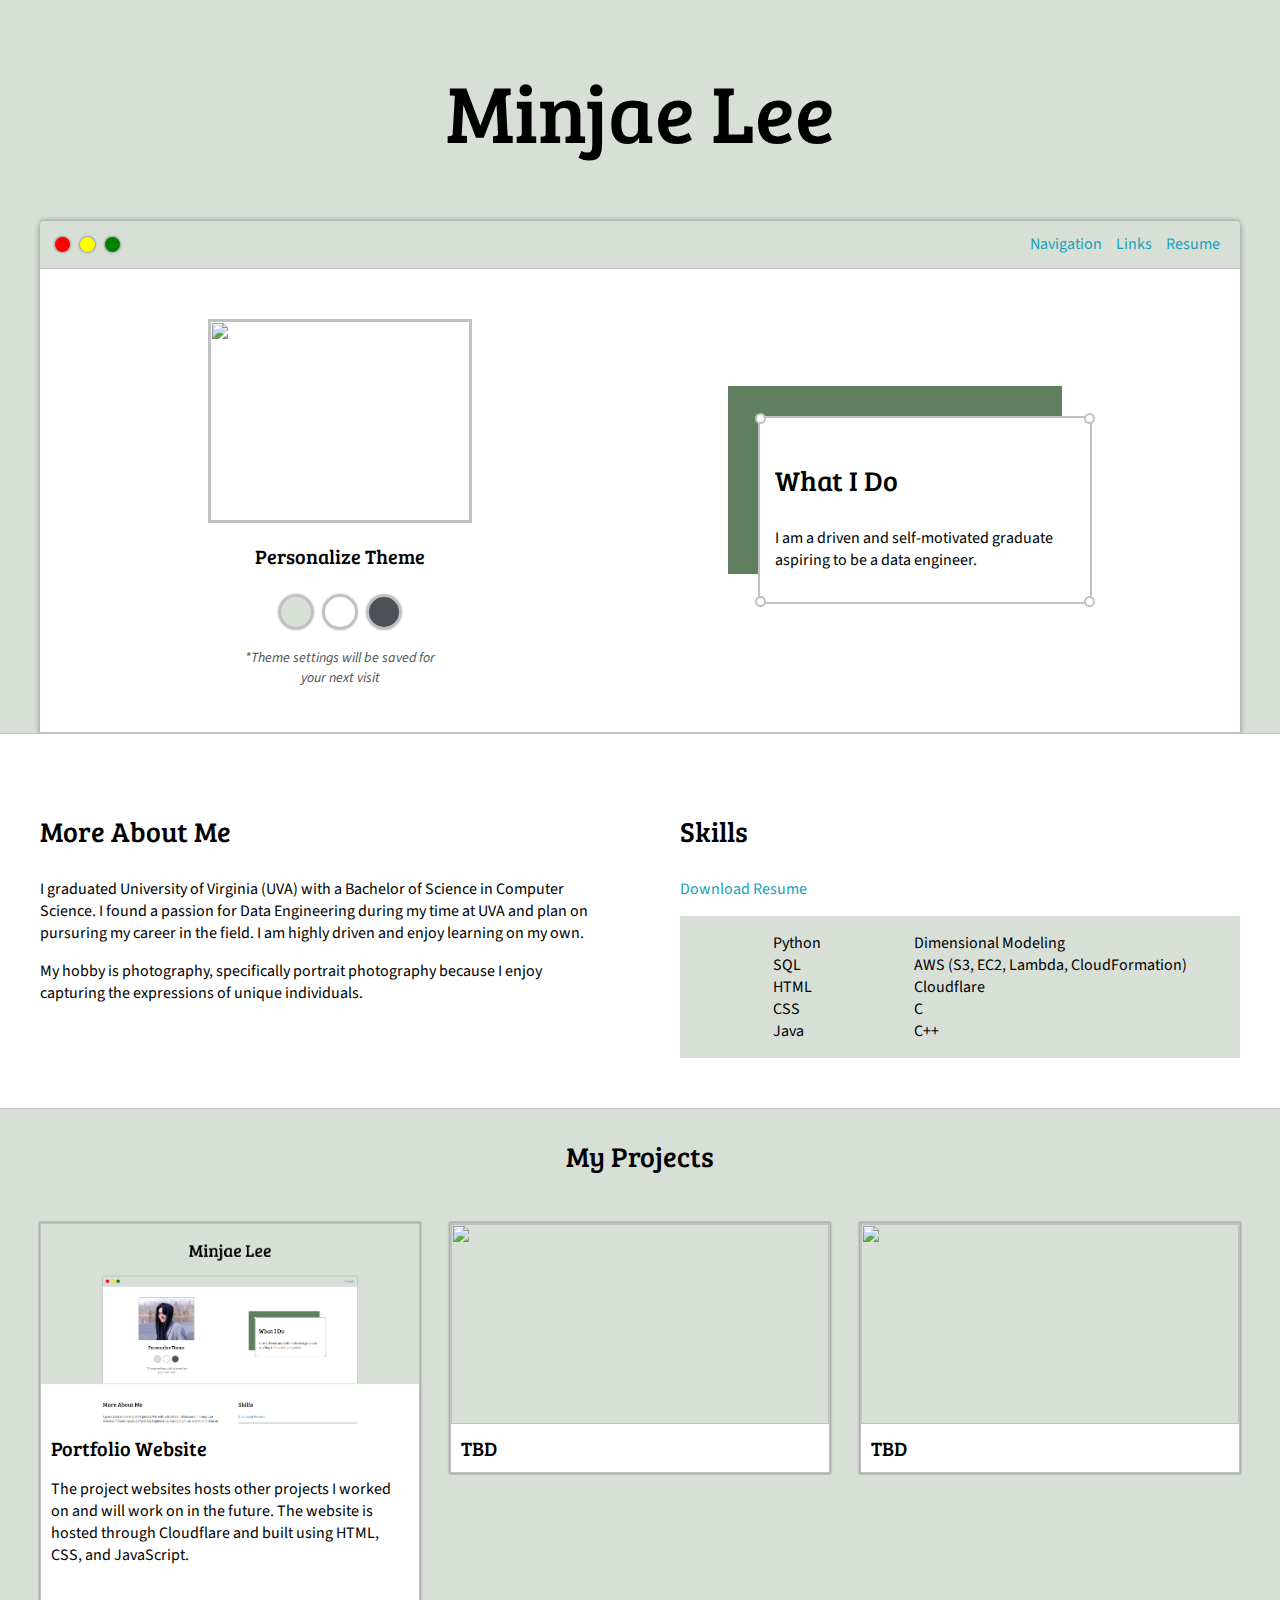
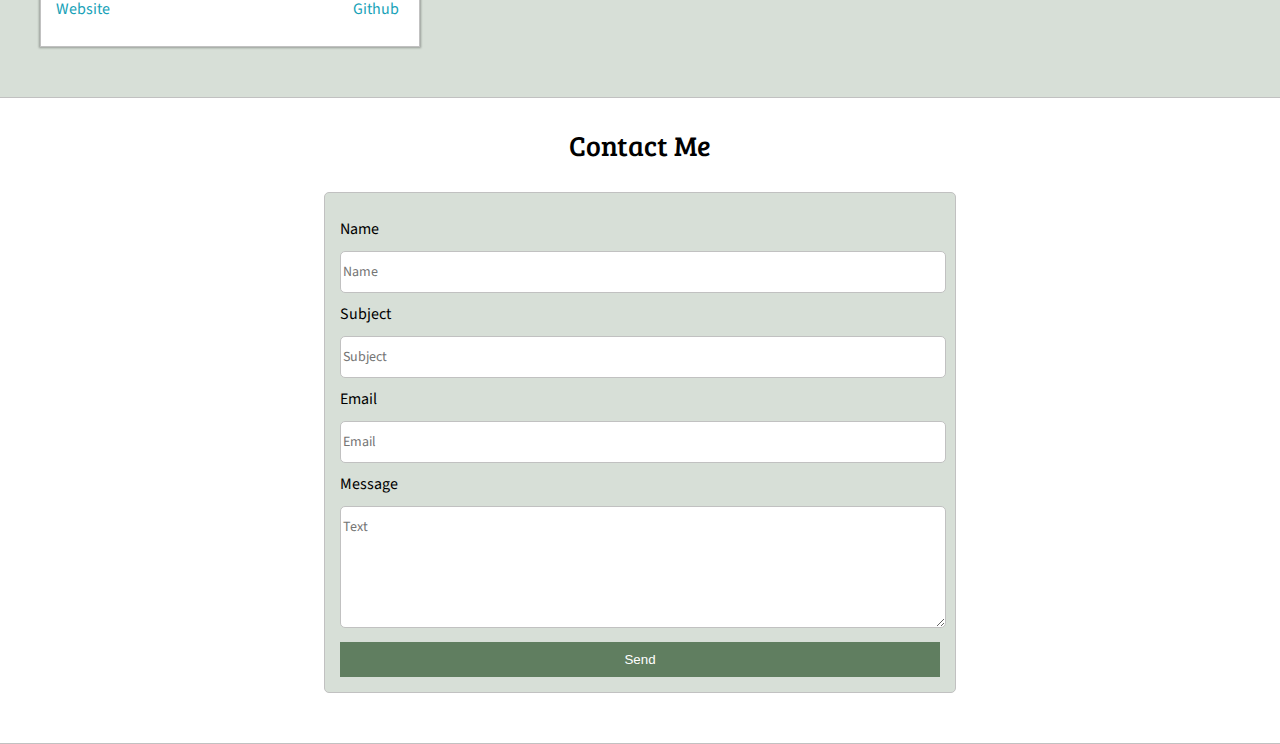
==== commit 388c7c57: "Activate Form Submission" ====
--- a/index.html
+++ b/index.html
@@ -10,6 +10,8 @@
 
         <link rel="stylesheet" type="text/css" href="css/default.css" />
         <link id="theme-style" rel="stylesheet" type="text/css" href="" />
+
+        <script src="https://www.google.com/recaptcha/api.js" async defer></script>
     </head>
     <body>
 
@@ -30,10 +32,24 @@
                         
                         <div id="navigation">
                             <ul>
-                                <li><a href="#about-section">About Me</a></li>
-                                <li><a href="#project-section">Projects</a></li>
-                                <li><a href="#contact-section">Contact</a></li>
-                                <li><a href="https://github.com/ml3hu">Github</a></li>
+                                <li><a href="#">Navigation</a>
+                                    <ul>
+                                        <li><a href="index.html">Home</a></li>
+                                        <li><a href="#about-section">About</a></li>
+                                        <li><a href="#project-section">Projects</a></li>
+                                        <li><a href="#contact-section">Contact</a></li>
+                                    </ul>
+                                </li>
+                                <li><a href="#">Links</a>
+                                    <ul>
+                                        
+                                        <li><a target="_blank" href="https://github.com/ml3hu">Github</a></li>
+                                    </ul>
+                                </li>
+
+                                <li><a target="_blank" href="Minjae_Lee_Resume.pdf">Resume</a></li>
+                                
+                                
                             </ul>
                         </div>
                     </div>
@@ -116,7 +132,7 @@
                                     The website is hosted through Cloudflare and built using HTML, CSS, and JavaScript.</p>
                                 <div class="project-links">
                                     <p class="dashboard-link"><a href="https://datashrub.com">Website</a></p>
-                                    <p class="github-link"><a href="https://github.com/ml3hu/Datashrub">Github</a></p>
+                                    <p class="github-link"><a target="_blank" href="https://github.com/ml3hu/Datashrub">Github</a></p>
                                 </div>
                             </div>
                         </div>
@@ -154,20 +170,27 @@
             <div class="main-container">
                 <h3 style="text-align: center;">Contact Me</h3>
 
-                <form id="contact-form">
+                <form id="contact-form" action="https://formsubmit.co/d02fdf6aba0ddd34519c3f8306e68dca" method="POST">
+
+                    <!-- Honeypot -->
+                    <input type="text" name="_honey" style="display:none">
+
+                    <!-- Success Page -->
+                    <input type="hidden" name="_next" value="https://datashrub.com/success.html">
+
                     <label>Name</label>
-                    <input class="input-field" type="text" name="name" placeholder="Name">
+                    <input class="input-field" type="text" name="name" placeholder="Name" required>
 
                     <label>Subject</label>
-                    <input class="input-field" type="text" name="name" placeholder="Subject">
+                    <input class="input-field" type="text" name="_subject" placeholder="Subject" required>
 
                     <label>Email</label>
-                    <input class="input-field" type="text" name="name" placeholder="Email">
+                    <input class="input-field" type="email" name="_replyto" placeholder="Email" required>
 
                     <label>Message</label>
-                    <textarea class="input-field" type="text" name="name" placeholder="Text"></textarea>
-
-                    <input id="submit-button" type="submit" value="Send">
+                    <textarea class="input-field" type="text" name="message" placeholder="Text" required></textarea>
+
+                    <button id="submit-button" type="submit">Send</button>
                 </form>
             </div>
         </section>
--- a/css/default.css
+++ b/css/default.css
@@ -169,12 +169,36 @@
 
 #navigation {
     margin: 0;
-    padding: 10px;
+    padding-right: 15px;
+    padding-left: 0;
 }
 
 #navigation li {
     display: inline-block;
     margin: 5px 5px;
+}
+
+#navigation li ul{
+    display: none;
+    padding: 5px 5px;
+    border-radius: 0px 0px 4px 4px;
+    position: absolute;
+    background-color: var(--mainColor); 
+    z-index:999;
+}
+
+#navigation li:hover ul{
+    display: block;
+}
+
+#navigation li ul li{
+    display: block;
+    padding: 5px 5px;
+    border-radius: 4px 4px 4px 4px;
+}
+
+#navigation li ul li:hover{
+    background-color: var(--tertiaryColor);
 }
 
 .left-column {
@@ -211,7 +235,7 @@
 }
 
 .theme-dot:hover {
-    border-width: 3px;    
+    border-color: var(--tertiaryColor);    
 }
 
 #shrub-mode {
@@ -389,7 +413,6 @@
     font-size: 14px;
 }
 
-
 #submit-button {
     margin-top: 10px;
     width: 100%;
@@ -398,7 +421,11 @@
     color: var(--buttonText);
     background-color: var(--tertiaryColor);
     border: none;
-    
+}
+
+#submit-button:hover {
+    background-color: var(--buttonBorderColor);
+    cursor: pointer;
 }
 
 @media screen and (max-width: 1200px) {
@@ -424,4 +451,4 @@
         padding-left: 5%;
         padding-right: 0%;
     }
-}+}
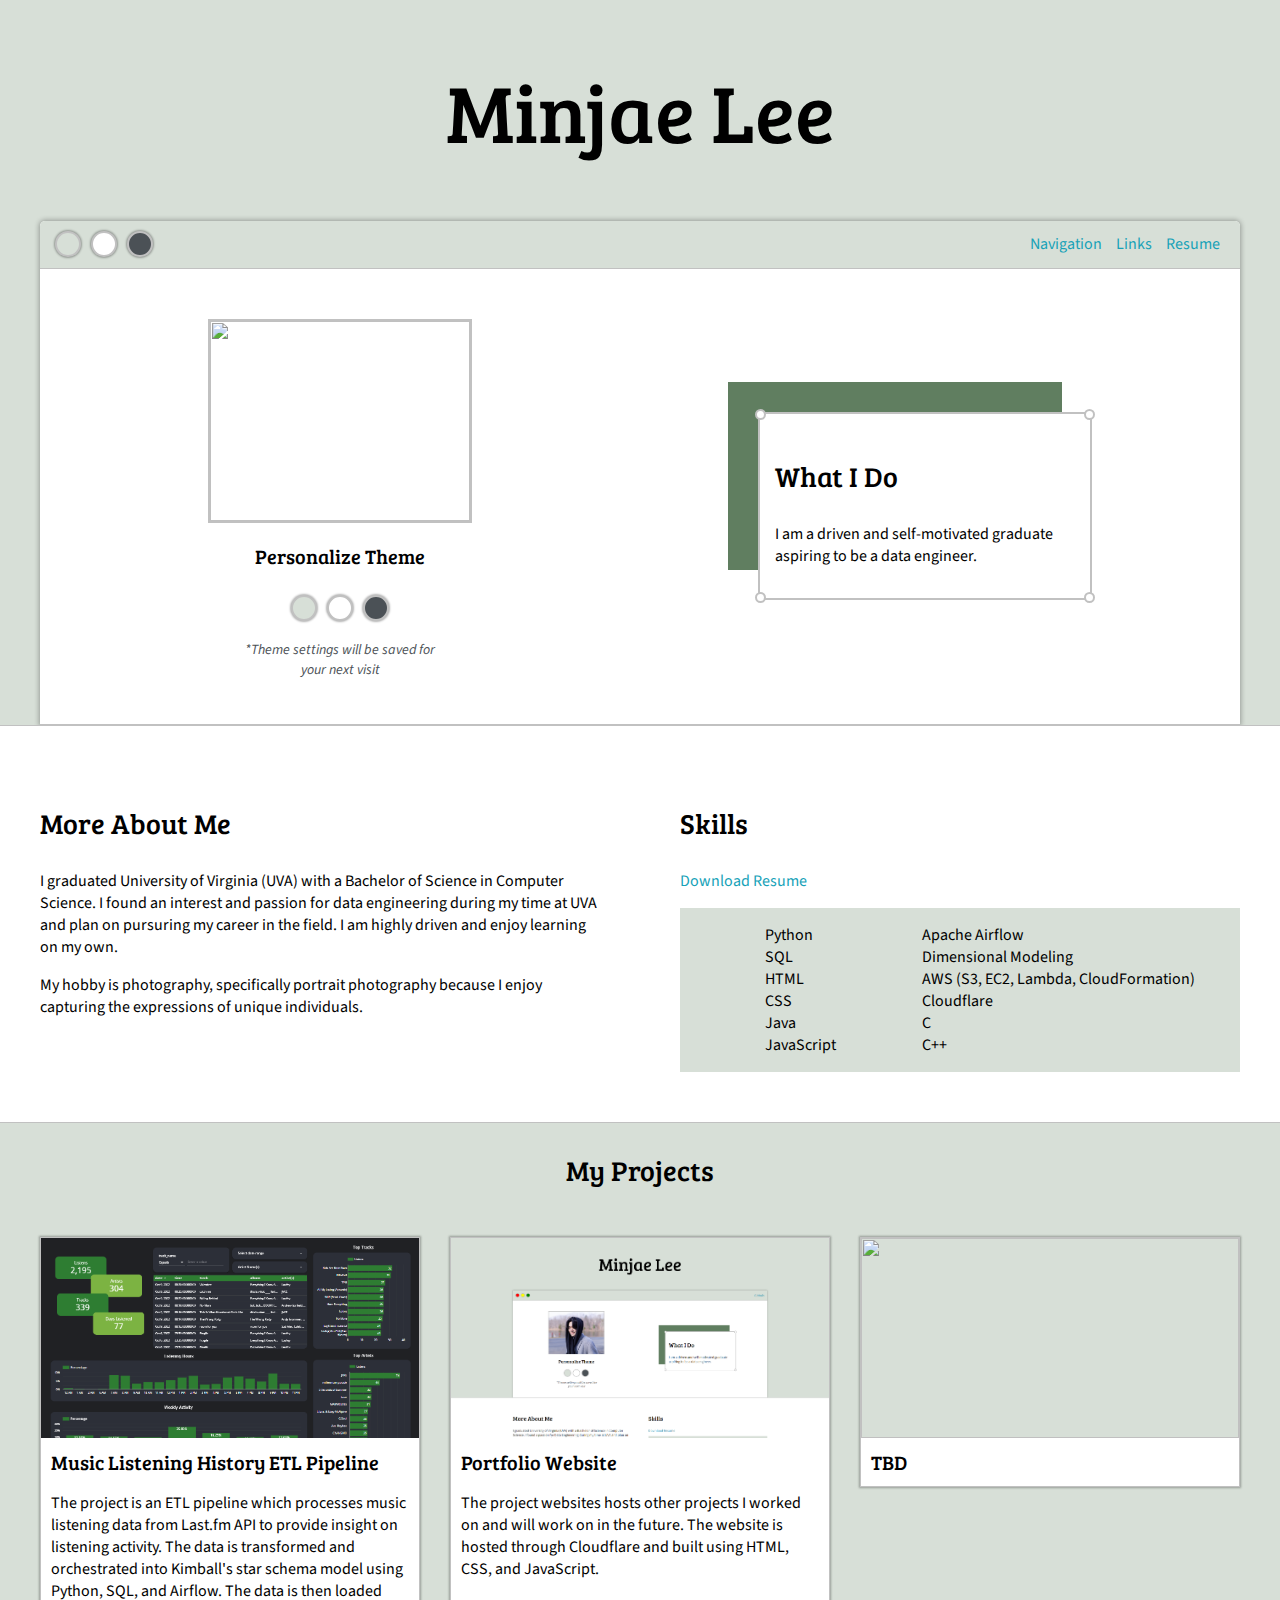
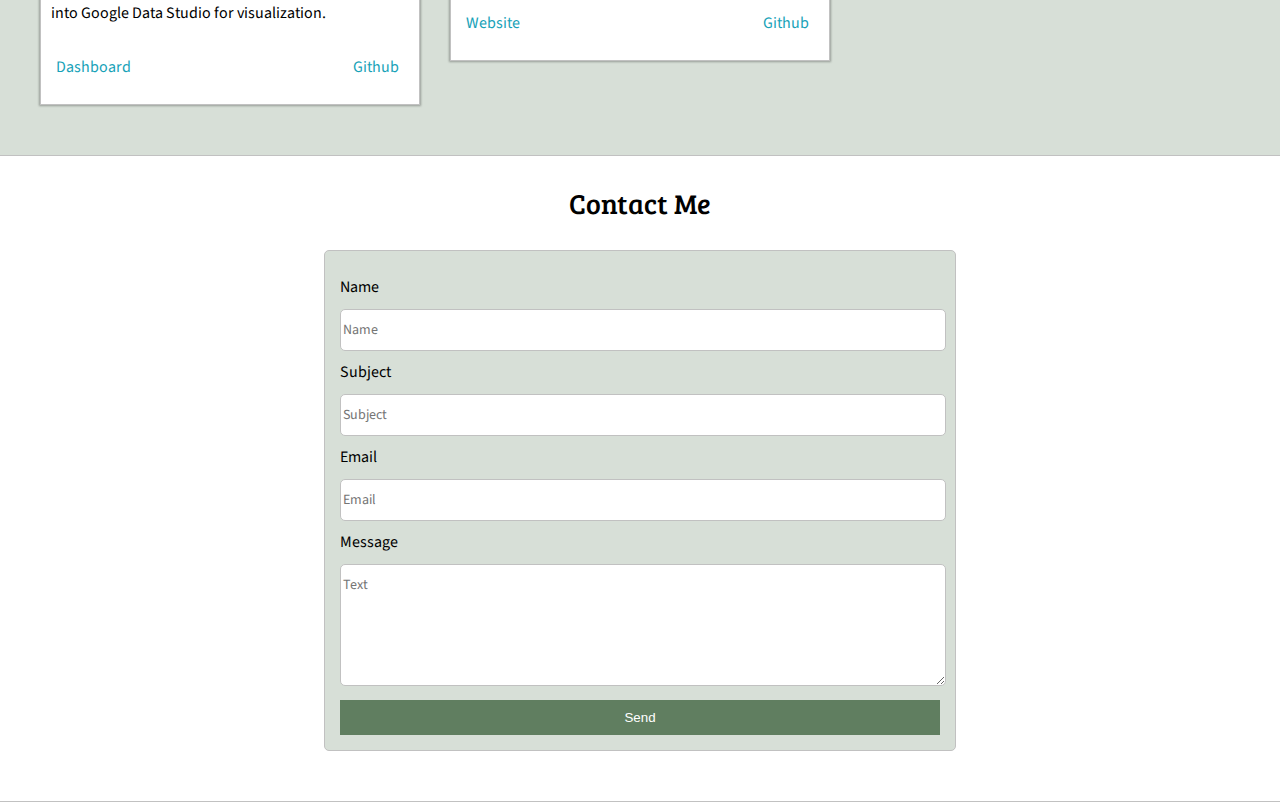
==== commit 1b08f199: "Last.fm ETL Project Added" ====
--- a/index.html
+++ b/index.html
@@ -25,9 +25,9 @@
                 <div class="intro-wrapper">
                     <div class="nav-bar">
                         <div class="dots-wrapper">
-                            <div id="dot-1" class="browser-dot"></div>
-                            <div id="dot-2" class="browser-dot"></div>
-                            <div id="dot-3" class="browser-dot"></div>
+                            <div data-mode="shrub" id="shrub-mode" class="theme-dot"></div>
+                            <div data-mode="light" id="light-mode" class="theme-dot"></div>
+                            <div data-mode="dark" id="dark-mode" class="theme-dot"></div>
                         </div>
                         
                         <div id="navigation">
@@ -86,7 +86,7 @@
                     <div class="about-me">
                         <h3>More About Me</h3>
                         <p>I graduated University of Virginia (UVA) with a Bachelor of Science in Computer Science. 
-                            I found a passion for Data Engineering during my time at UVA and plan on pursuring my career in the field.
+                            I found an interest and passion for data engineering during my time at UVA and plan on pursuring my career in the field.
                             I am highly driven and enjoy learning on my own.</p>
                         <p> My hobby is photography, specifically portrait photography because I enjoy capturing the expressions of unique individuals.</p>
 
@@ -104,8 +104,10 @@
                                 <li>HTML</li>
                                 <li>CSS</li>
                                 <li>Java</li>
+                                <li>JavaScript</li>
                             </ul>
                             <ul>
+                                <li>Apache Airflow</li>
                                 <li>Dimensional Modeling</li>
                                 <li>AWS (S3, EC2, Lambda, CloudFormation)</li>
                                 <li>Cloudflare</li>
@@ -122,6 +124,25 @@
                 <h3 style="text-align: center;">My Projects</h3>
 
                 <div class="projects-wrapper">
+                    <div>
+                        <div class="project">
+                            <a href="lastfmetl.html"><img class="thumbnail" src="images/Last.fm_ETL_Dashboard.png"></a>
+                            
+    
+                            <div class="project-description">
+                                <h5 class="project-title">Music Listening History ETL Pipeline</h5>
+                                <p class="project-intro">The project is an ETL pipeline which processes music listening data from Last.fm API to provide insight on listening activity. 
+                                    The data is transformed and orchestrated into Kimball's star schema model using Python, SQL, and Airflow. The data is then loaded into Google Data Studio for visualization.
+                                </p>
+                                <div class="project-links">
+                                    <p class="dashboard-link"><a href="lastfmetl.html#dashboard">Dashboard</a></p>
+                                    <p class="github-link"><a target="_blank" href="https://github.com/ml3hu/Last.fm-ETL">Github</a></p>
+                                </div>
+                            </div>
+                        </div>
+                    </div>
+
+
                     <div>
                         <div class="project">
                             <a href="https://datashrub.com"><img class="thumbnail" src="images/Portfolio.png"></a>
@@ -150,18 +171,6 @@
                             </div>
                         </div>
                     </div>
-
-                    <div>
-                        <div class="project">
-                            <img class="thumbnail" src="images/22-02 TSA Oboard Photoshoot-86.jpg">
-    
-                            <div class="project-description">
-                                <h5 class="project-title">TBD</h5>
-                                <!-- <p class="project-intro">This is a post about something. Some more text here.</p> -->
-                                <!-- <p><a href="https://github.com/ml3hu/Datashrub">Github</a></p> -->
-                            </div>
-                        </div>
-                    </div>
                 </div>
             </div>
         </section>
@@ -185,7 +194,7 @@
                     <input class="input-field" type="text" name="_subject" placeholder="Subject" required>
 
                     <label>Email</label>
-                    <input class="input-field" type="email" name="_replyto" placeholder="Email" required>
+                    <input class="input-field" type="email" name="email" placeholder="Email" required>
 
                     <label>Message</label>
                     <textarea class="input-field" type="text" name="message" placeholder="Text" required></textarea>
--- a/css/default.css
+++ b/css/default.css
@@ -79,7 +79,10 @@
     font-size: 16px;
 }
 
-
+.center {
+    text-align: center;
+    list-style-position: inside;
+}
 
 .s1 {
     background-color: var(--mainColor);
@@ -97,6 +100,23 @@
 .main-container {
     width: 1200px;
     margin: 0 auto;
+}
+
+.dashboard-container {
+    width: 1400px;
+    margin: 0 auto;
+}
+
+.dashboard {
+    padding-top: 50px;
+    padding-bottom: 50px;
+}
+
+.project-container {
+    display: block;
+    width: 100%;
+    height: 200px;
+    object-fit: cover;
 }
 
 .greeting-wrapper {
@@ -123,6 +143,61 @@
         'nav-bar nav-bar'
         'left-column right-column'
     ;
+}
+
+.project-intro-wrapper {
+    background-color: var(--secondaryColor);
+    border-bottom:1px solid var(--borderColor);
+    border-radius: 5px 5px 0 0;
+
+    box-shadow: 0px 0px 5px 1px rgba(0, 0, 0, 0.3);
+    -webkit-box-shadow: 0px 0px 5px 1px rgba(0, 0, 0, 0.3);
+    -moz-box-shadow: 0px 0px 5px 1px rgba(0, 0, 0, 0.3);
+
+    display: grid;
+    grid-template-columns: 1fr;
+    grid-template-rows: 3em;
+    grid-template-areas:
+        'nav-bar'
+        'center-column'
+    ;
+}
+
+.center-column {
+    grid-area: center-column;
+
+    padding-top: 50px;
+    padding-bottom: 30px;
+
+    /* border:2px solid var(--borderColor); */
+
+    display: grid;
+    align-content: center;
+}
+
+.project-overview {
+    padding-left: 50px;
+    padding-right: 50px;
+}
+
+.project-image {
+    display: block;
+    /* width: 80%; */
+    max-width: 90%;
+    margin-left: auto;
+    margin-right: auto;
+    margin-top: 50px;
+    margin-bottom: 30px;
+}
+
+.project-image:hover {
+    transform:scale(1.1);
+}
+
+.project-l {
+    text-align: center;
+    list-style-position: inside;
+    margin-bottom: 60px;
 }
 
 .nav-bar {
@@ -219,8 +294,8 @@
 }
 
 .theme-dot {
-    height: 30px;
-    width: 30px;
+    height: 22px;
+    width: 22px;
     border-radius: 50%;
     background-color: var(--mainColor);
     border: 2px solid var(--buttonBorderColor);
@@ -451,4 +526,5 @@
         padding-left: 5%;
         padding-right: 0%;
     }
-}
+
+}
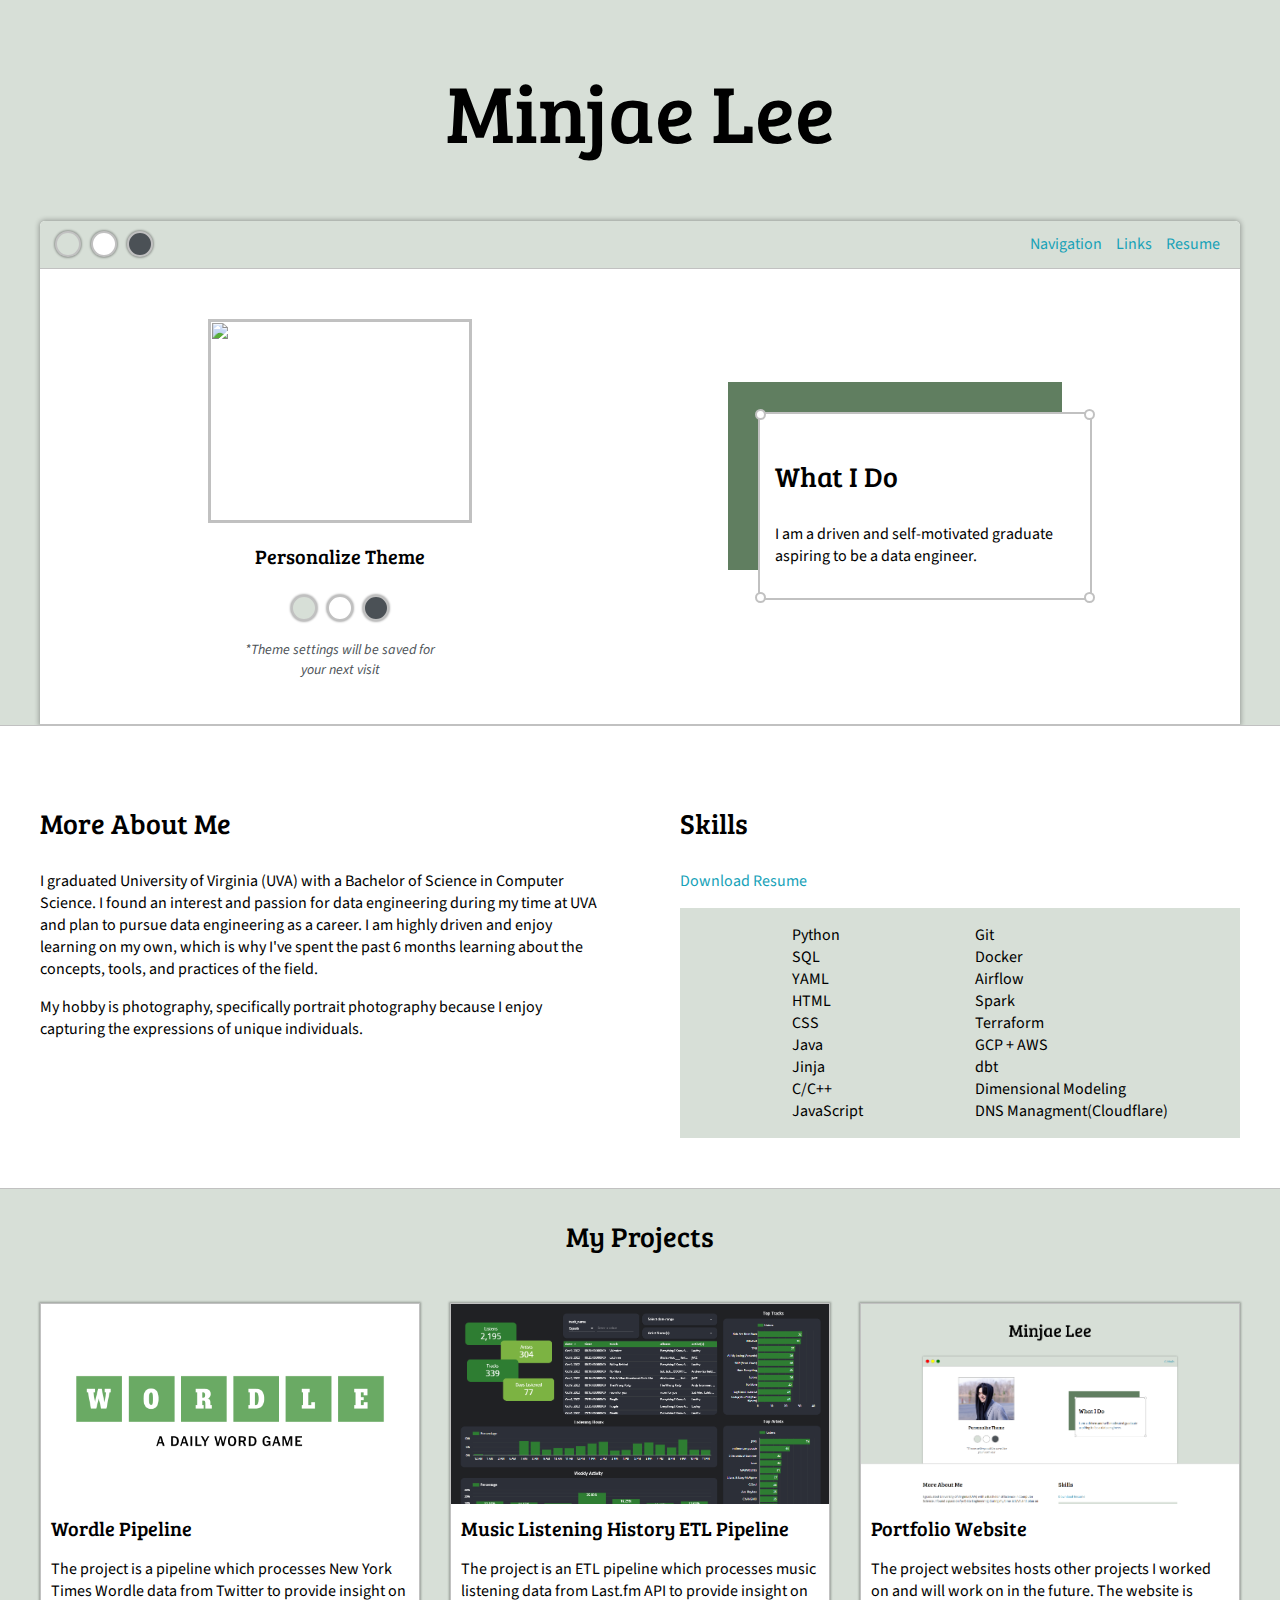
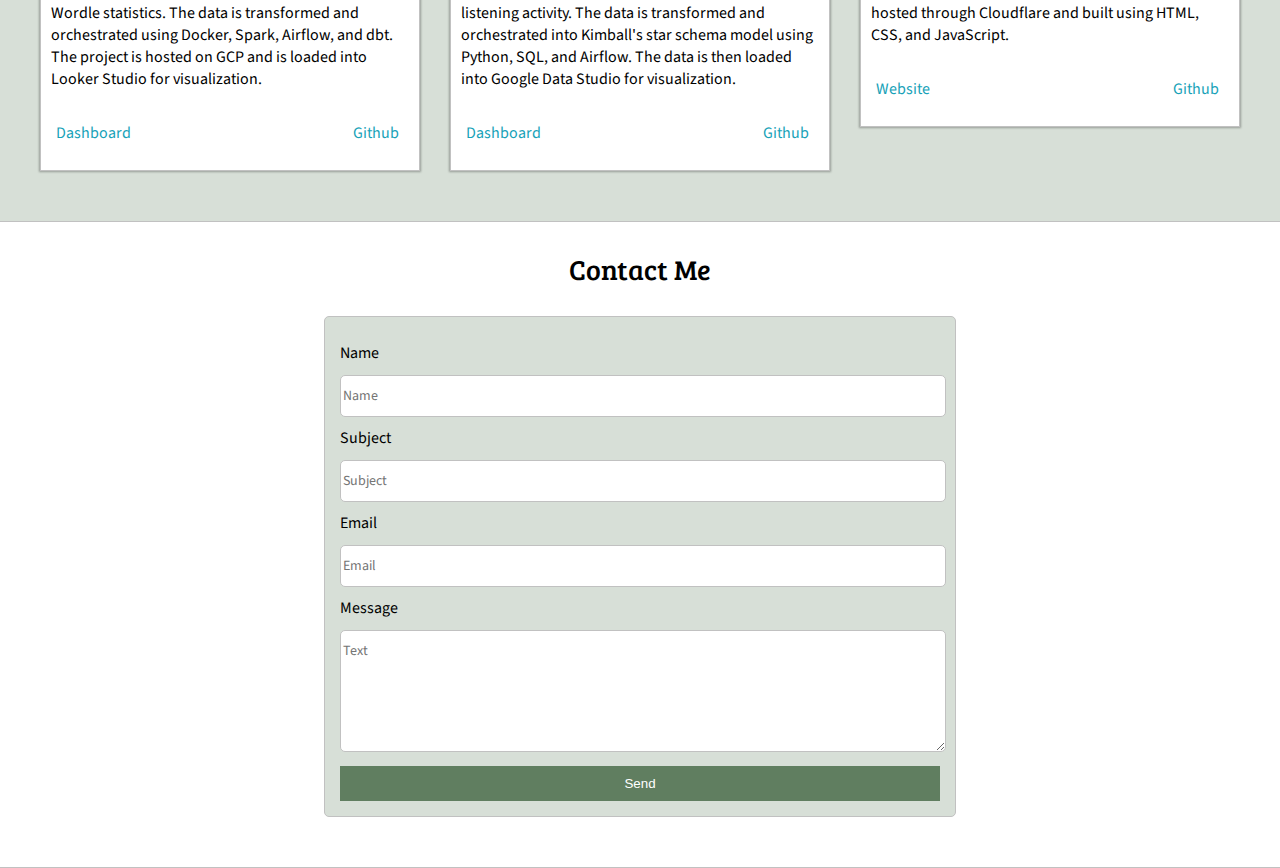
==== commit 0f526d13: "wordle pipeline project" ====
--- a/index.html
+++ b/index.html
@@ -86,8 +86,8 @@
                     <div class="about-me">
                         <h3>More About Me</h3>
                         <p>I graduated University of Virginia (UVA) with a Bachelor of Science in Computer Science. 
-                            I found an interest and passion for data engineering during my time at UVA and plan on pursuring my career in the field.
-                            I am highly driven and enjoy learning on my own.</p>
+                            I found an interest and passion for data engineering during my time at UVA and plan to pursue data engineering as a career.
+                            I am highly driven and enjoy learning on my own, which is why I've spent the past 6 months learning about the concepts, tools, and practices of the field.</p>
                         <p> My hobby is photography, specifically portrait photography because I enjoy capturing the expressions of unique individuals.</p>
 
                     </div>
@@ -101,18 +101,24 @@
                             <ul>
                                 <li>Python</li>
                                 <li>SQL</li>
+                                <li>YAML</li>
                                 <li>HTML</li>
                                 <li>CSS</li>
                                 <li>Java</li>
+                                <li>Jinja</li>
+                                <li>C/C++</li>
                                 <li>JavaScript</li>
                             </ul>
                             <ul>
-                                <li>Apache Airflow</li>
+                                <li>Git</li>
+                                <li>Docker</li>
+                                <li>Airflow</li>
+                                <li>Spark</li>
+                                <li>Terraform</li>
+                                <li>GCP + AWS</li>
+                                <li>dbt</li>
                                 <li>Dimensional Modeling</li>
-                                <li>AWS (S3, EC2, Lambda, CloudFormation)</li>
-                                <li>Cloudflare</li>
-                                <li>C</li>
-                                <li>C++</li>
+                                <li>DNS Managment(Cloudflare)</li>
                             </ul>
                         </div>
                     </div>
@@ -124,6 +130,24 @@
                 <h3 style="text-align: center;">My Projects</h3>
 
                 <div class="projects-wrapper">
+                    <div>
+                        <div class="project">
+                            <a href="wordlepipeline.html"><img class="thumbnail" src="images/Wordle.png"></a>
+                            
+    
+                            <div class="project-description">
+                                <h5 class="project-title">Wordle Pipeline</h5>
+                                <p class="project-intro">The project is a pipeline which processes New York Times Wordle data from Twitter to provide insight on Wordle statistics. 
+                                    The data is transformed and orchestrated using Docker, Spark, Airflow, and dbt. The project is hosted on GCP and is loaded into Looker Studio for visualization.
+                                </p>
+                                <div class="project-links">
+                                    <p class="dashboard-link"><a href="wordlepipeline.html#dashboard">Dashboard</a></p>
+                                    <p class="github-link"><a target="_blank" href="https://github.com/ml3hu/Wordle-Pipeline">Github</a></p>
+                                </div>
+                            </div>
+                        </div>
+                    </div>
+
                     <div>
                         <div class="project">
                             <a href="lastfmetl.html"><img class="thumbnail" src="images/Last.fm_ETL_Dashboard.png"></a>
@@ -158,19 +182,7 @@
                             </div>
                         </div>
                     </div>
-                    
-
-                    <div>
-                        <div class="project">
-                            <img class="thumbnail" src="images/22-02 TSA Oboard Photoshoot-86.jpg">
-    
-                            <div class="project-description">
-                                <h5 class="project-title">TBD</h5>
-                                <!-- <p class="project-intro">This is a post about something. Some more text here.</p> -->
-                                <!-- <p><a href="https://github.com/ml3hu/Datashrub">Github</a></p> -->
-                            </div>
-                        </div>
-                    </div>
+
                 </div>
             </div>
         </section>
